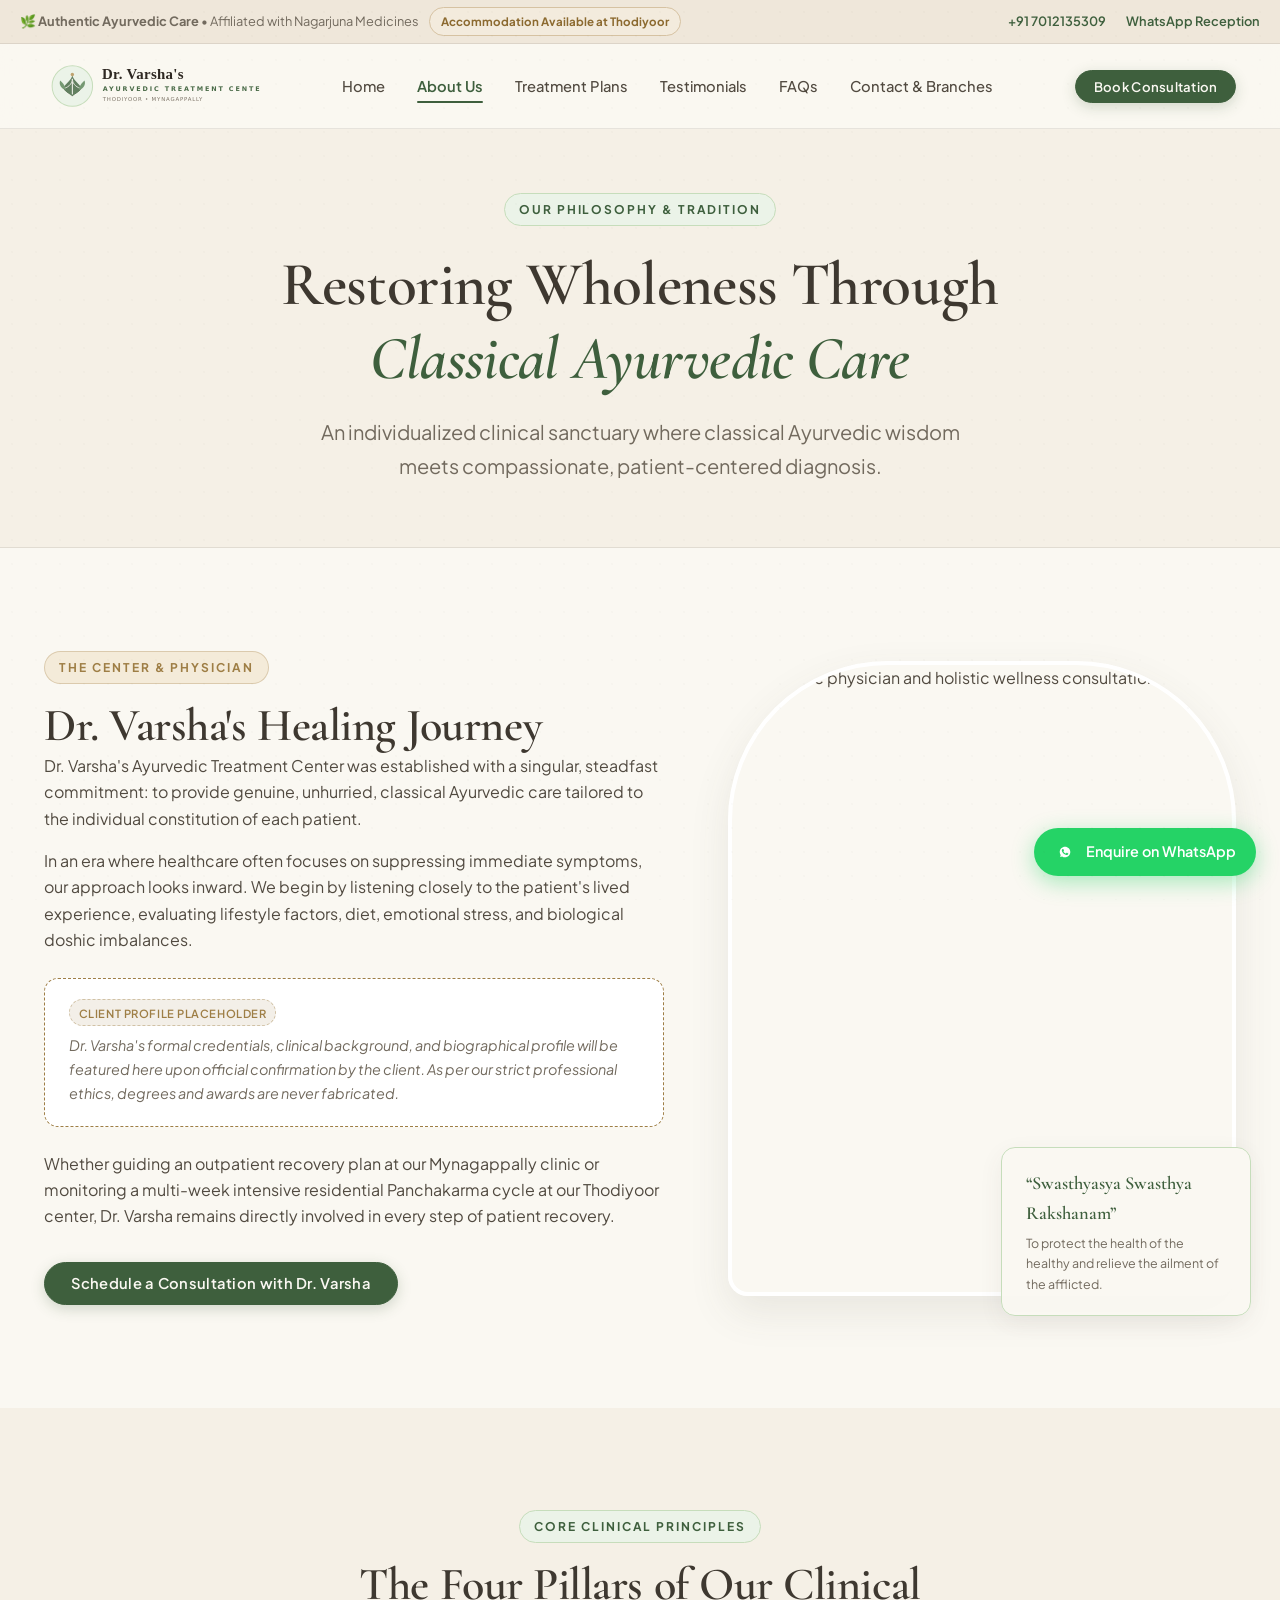
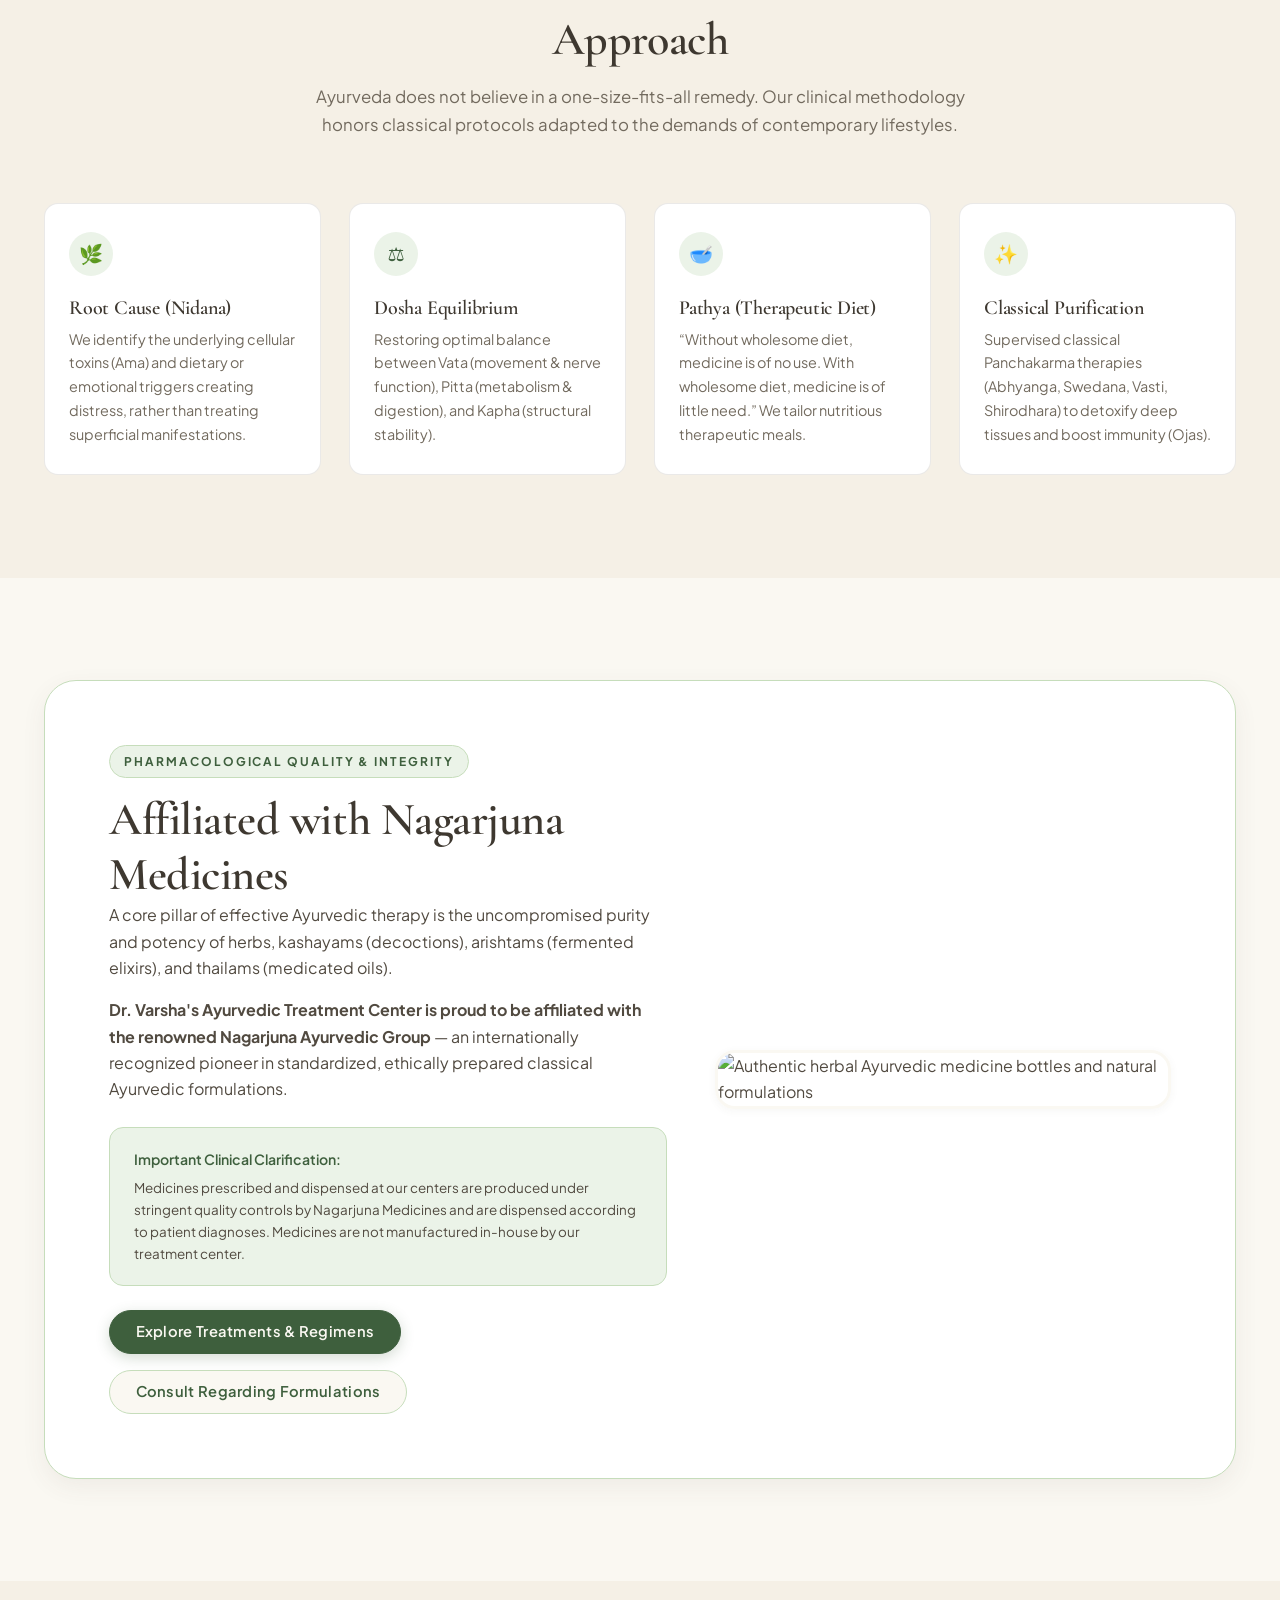
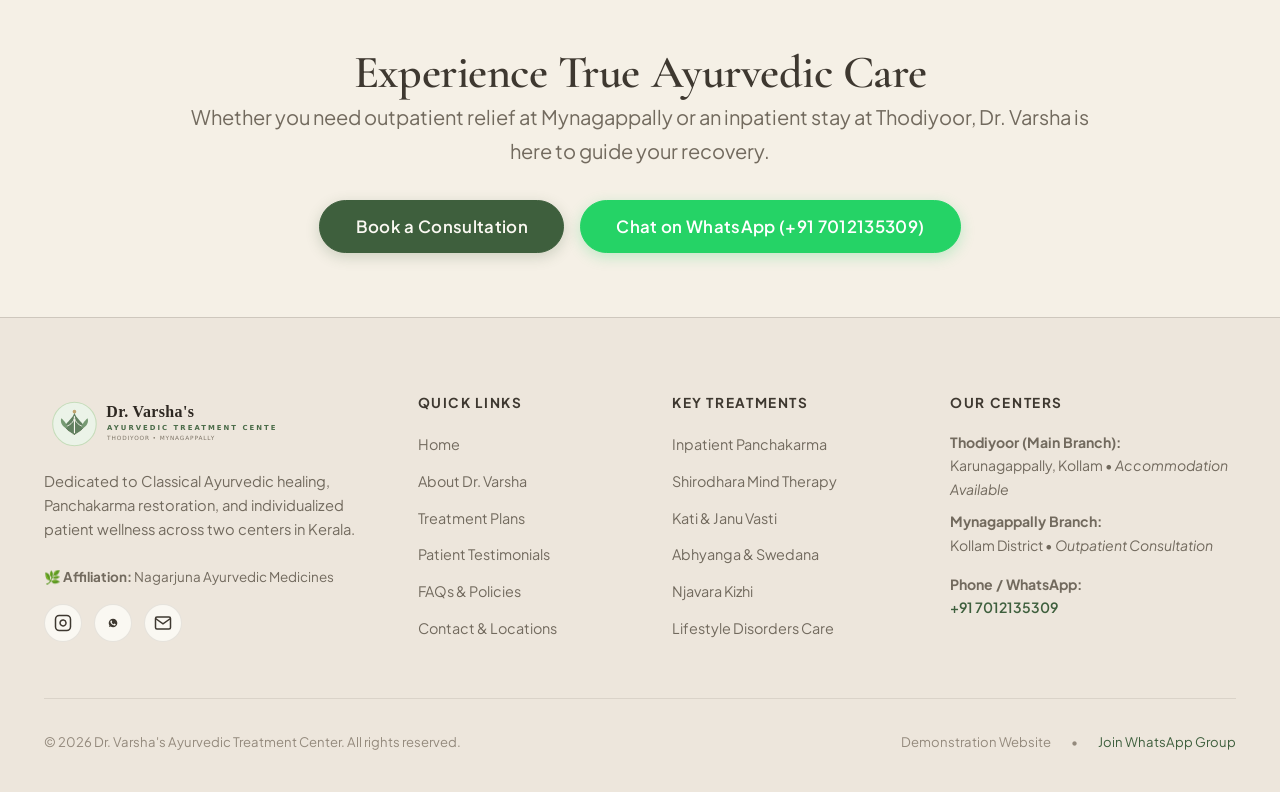
==== about.html @ c25fe2f5 "initial commit" ====
<!DOCTYPE html>
<html lang="en">
<head>
  <meta charset="UTF-8">
  <meta name="viewport" content="width=device-width, initial-scale=1.0">
  <title>About Us | Dr. Varsha's Ayurvedic Treatment Center</title>
  <meta name="description" content="Learn about Dr. Varsha's clinical practice, Ayurvedic healing philosophy, affiliation with Nagarjuna Medicines, and our centers in Thodiyoor and Mynagappally.">
  <link rel="icon" type="image/svg+xml" href="assets/icons/logo.svg">
  
  <!-- Stylesheets -->
  <link rel="stylesheet" href="css/styles.css">
  <link rel="stylesheet" href="css/components.css">
  <link rel="stylesheet" href="css/animations.css">
</head>
<body>

  <!-- ==========================================================================
       Top Notice Bar
       ========================================================================== -->
  <div class="top-notice-bar">
    <div class="top-notice-content">
      <div class="top-notice-text">
        <span>🌿 <strong>Authentic Ayurvedic Care</strong> • Affiliated with Nagarjuna Medicines</span>
        <span class="badge-accommodation">Accommodation Available at Thodiyoor</span>
      </div>
      <div class="top-notice-links">
        <a href="tel:+917012135309" class="top-notice-link">+91 7012135309</a>
        <a href="https://wa.me/917012135309" target="_blank" rel="noopener noreferrer" class="top-notice-link">WhatsApp Reception</a>
      </div>
    </div>
  </div>

  <!-- ==========================================================================
       Header & Navigation
       ========================================================================== -->
  <header class="site-header">
    <div class="nav-container">
      <a href="index.html" class="site-logo" aria-label="Dr. Varsha's Ayurvedic Treatment Center">
        <img src="assets/icons/logo.svg" alt="Dr. Varsha's Ayurvedic Treatment Center Logo" width="280" height="70">
      </a>

      <!-- Desktop Nav -->
      <nav class="nav-desktop" aria-label="Primary Navigation">
        <ul class="nav-menu">
          <li><a href="index.html" class="nav-link">Home</a></li>
          <li><a href="about.html" class="nav-link is-active">About Us</a></li>
          <li><a href="treatments.html" class="nav-link">Treatment Plans</a></li>
          <li><a href="testimonials.html" class="nav-link">Testimonials</a></li>
          <li><a href="faqs.html" class="nav-link">FAQs</a></li>
          <li><a href="contact.html" class="nav-link">Contact & Branches</a></li>
        </ul>
      </nav>

      <!-- Desktop Header Actions -->
      <div class="nav-actions">
        <button type="button" class="btn btn-primary btn-sm" data-action="open-modal">
          Book Consultation
        </button>

        <!-- Mobile Menu Toggle Button -->
        <button type="button" class="mobile-nav-toggle" aria-label="Toggle navigation menu" aria-expanded="false">
          <svg viewBox="0 0 24 24" fill="none" stroke="currentColor" stroke-width="2" stroke-linecap="round">
            <line x1="3" y1="12" x2="21" y2="12"></line>
            <line x1="3" y1="6" x2="21" y2="6"></line>
            <line x1="3" y1="18" x2="21" y2="18"></line>
          </svg>
        </button>
      </div>
    </div>

    <!-- Mobile Drawer -->
    <div class="mobile-nav-drawer" aria-label="Mobile Navigation Drawer">
      <div>
        <div style="margin-bottom: 2rem;">
          <img src="assets/icons/logo.svg" alt="Dr. Varsha's Logo" style="height: 50px;">
        </div>
        <ul class="mobile-nav-list">
          <li><a href="index.html" class="mobile-nav-link">Home</a></li>
          <li><a href="about.html" class="mobile-nav-link is-active">About Us</a></li>
          <li><a href="treatments.html" class="mobile-nav-link">Treatment Plans</a></li>
          <li><a href="testimonials.html" class="mobile-nav-link">Testimonials</a></li>
          <li><a href="faqs.html" class="mobile-nav-link">FAQs</a></li>
          <li><a href="contact.html" class="mobile-nav-link">Contact & Branches</a></li>
        </ul>
      </div>
      <div>
        <button type="button" class="btn btn-primary btn-block" style="margin-bottom: 0.75rem;" data-action="open-modal">
          Book Consultation
        </button>
        <a href="https://wa.me/917012135309" target="_blank" rel="noopener noreferrer" class="btn btn-whatsapp btn-block">
          WhatsApp Reception
        </a>
      </div>
    </div>
  </header>

  <main id="mainContent">

    <!-- ==========================================================================
         About Hero Header
         ========================================================================== -->
    <section class="section-sm bg-warm-beige" style="border-bottom: 1px solid var(--border-subtle);">
      <div class="container text-center">
        <span class="eyebrow">Our Philosophy & Tradition</span>
        <h1 style="max-width: 820px; margin: 0.5rem auto 1.25rem auto;">
          Restoring Wholeness Through <br>
          <span class="italic" style="color:var(--brand-primary);">Classical Ayurvedic Care</span>
        </h1>
        <p class="text-lead" style="max-width: 680px; margin: 0 auto;">
          An individualized clinical sanctuary where classical Ayurvedic wisdom meets compassionate, patient-centered diagnosis.
        </p>
      </div>
    </section>

    <!-- ==========================================================================
         Doctor & Center Story
         ========================================================================== -->
    <section class="section bg-ivory">
      <div class="container">
        <div style="display: grid; grid-template-columns: 1.1fr 0.9fr; gap: clamp(2rem, 5vw, 4.5rem); align-items: center;">
          
          <div class="reveal-on-scroll">
            <span class="eyebrow eyebrow-gold">The Center & Physician</span>
            <h2>Dr. Varsha's Healing Journey</h2>
            
            <p>
              Dr. Varsha's Ayurvedic Treatment Center was established with a singular, steadfast commitment: to provide genuine, unhurried, classical Ayurvedic care tailored to the individual constitution of each patient.
            </p>
            <p>
              In an era where healthcare often focuses on suppressing immediate symptoms, our approach looks inward. We begin by listening closely to the patient's lived experience, evaluating lifestyle factors, diet, emotional stress, and biological doshic imbalances.
            </p>

            <div style="background: var(--bg-pure); border: 1px dashed var(--brand-gold); padding: 1.25rem 1.5rem; border-radius: var(--radius-md); margin: 1.5rem 0;">
              <div class="badge-placeholder" style="margin-bottom: 0.5rem;">Client Profile Placeholder</div>
              <p style="font-size: 0.9rem; color: var(--text-muted); margin: 0;">
                <em>Dr. Varsha's formal credentials, clinical background, and biographical profile will be featured here upon official confirmation by the client. As per our strict professional ethics, degrees and awards are never fabricated.</em>
              </p>
            </div>

            <p>
              Whether guiding an outpatient recovery plan at our Mynagappally clinic or monitoring a multi-week intensive residential Panchakarma cycle at our Thodiyoor center, Dr. Varsha remains directly involved in every step of patient recovery.
            </p>

            <div style="margin-top: 2rem;">
              <button type="button" class="btn btn-primary" data-action="open-modal">
                Schedule a Consultation with Dr. Varsha
              </button>
            </div>
          </div>

          <div class="reveal-on-scroll">
            <div style="position: relative;">
              <div style="border-radius: 160px 160px var(--radius-lg) var(--radius-lg); overflow: hidden; box-shadow: var(--shadow-lg); border: 4px solid var(--bg-pure); aspect-ratio: 4/5;">
                <img src="https://images.unsplash.com/photo-1544367567-0f2fcb009e0b?auto=format&fit=crop&w=1000&q=80" 
                     alt="Ayurvedic physician and holistic wellness consultation" 
                     loading="lazy" />
              </div>
              
              <div style="position: absolute; bottom: -20px; right: -15px; background: rgba(250, 248, 242, 0.96); border: 1px solid var(--border-sage); padding: 1.25rem 1.5rem; border-radius: var(--radius-md); box-shadow: var(--shadow-md); max-width: 250px;">
                <p style="font-family: var(--font-serif); font-size: 1.15rem; color: var(--brand-primary); font-weight: 600; margin-bottom: 0.25rem;">
                  “Swasthyasya Swasthya Rakshanam”
                </p>
                <p style="font-size: 0.78rem; color: var(--text-muted); margin: 0;">
                  To protect the health of the healthy and relieve the ailment of the afflicted.
                </p>
              </div>
            </div>
          </div>

        </div>
      </div>
    </section>

    <!-- ==========================================================================
         Treatment Philosophy: 4 Pillars of Ayurvedic Care
         ========================================================================== -->
    <section class="section bg-warm-beige">
      <div class="container">
        <div class="section-header">
          <span class="eyebrow">Core Clinical Principles</span>
          <h2 class="section-title">The Four Pillars of Our Clinical Approach</h2>
          <p class="section-description">
            Ayurveda does not believe in a one-size-fits-all remedy. Our clinical methodology honors classical protocols adapted to the demands of contemporary lifestyles.
          </p>
        </div>

        <div style="display: grid; grid-template-columns: repeat(auto-fit, minmax(260px, 1fr)); gap: 1.75rem;" class="reveal-stagger">
          
          <div class="care-step-card">
            <div style="width: 44px; height: 44px; border-radius: 50%; background: var(--bg-sage-light); color: var(--brand-primary); display: flex; align-items: center; justify-content: center; font-size: 1.2rem; margin-bottom: 1.25rem;">
              🌿
            </div>
            <h3 style="font-size: 1.25rem; margin-bottom: 0.5rem;">Root Cause (Nidana)</h3>
            <p style="font-size: 0.9rem; color: var(--text-muted);">
              We identify the underlying cellular toxins (Ama) and dietary or emotional triggers creating distress, rather than treating superficial manifestations.
            </p>
          </div>

          <div class="care-step-card">
            <div style="width: 44px; height: 44px; border-radius: 50%; background: var(--bg-sage-light); color: var(--brand-primary); display: flex; align-items: center; justify-content: center; font-size: 1.2rem; margin-bottom: 1.25rem;">
              ⚖️
            </div>
            <h3 style="font-size: 1.25rem; margin-bottom: 0.5rem;">Dosha Equilibrium</h3>
            <p style="font-size: 0.9rem; color: var(--text-muted);">
              Restoring optimal balance between Vata (movement & nerve function), Pitta (metabolism & digestion), and Kapha (structural stability).
            </p>
          </div>

          <div class="care-step-card">
            <div style="width: 44px; height: 44px; border-radius: 50%; background: var(--bg-sage-light); color: var(--brand-primary); display: flex; align-items: center; justify-content: center; font-size: 1.2rem; margin-bottom: 1.25rem;">
              🥣
            </div>
            <h3 style="font-size: 1.25rem; margin-bottom: 0.5rem;">Pathya (Therapeutic Diet)</h3>
            <p style="font-size: 0.9rem; color: var(--text-muted);">
              “Without wholesome diet, medicine is of no use. With wholesome diet, medicine is of little need.” We tailor nutritious therapeutic meals.
            </p>
          </div>

          <div class="care-step-card">
            <div style="width: 44px; height: 44px; border-radius: 50%; background: var(--bg-sage-light); color: var(--brand-primary); display: flex; align-items: center; justify-content: center; font-size: 1.2rem; margin-bottom: 1.25rem;">
              ✨
            </div>
            <h3 style="font-size: 1.25rem; margin-bottom: 0.5rem;">Classical Purification</h3>
            <p style="font-size: 0.9rem; color: var(--text-muted);">
              Supervised classical Panchakarma therapies (Abhyanga, Swedana, Vasti, Shirodhara) to detoxify deep tissues and boost immunity (Ojas).
            </p>
          </div>

        </div>
      </div>
    </section>

    <!-- ==========================================================================
         Affiliation with Nagarjuna Medicines
         ========================================================================== -->
    <section class="section bg-ivory">
      <div class="container">
        <div style="background: var(--bg-pure); border: 1px solid var(--border-sage); border-radius: var(--radius-xl); padding: clamp(2rem, 5vw, 4rem); box-shadow: var(--shadow-md);">
          <div style="display: grid; grid-template-columns: 1.1fr 0.9fr; gap: 3rem; align-items: center;">
            
            <div class="reveal-on-scroll">
              <span class="eyebrow">Pharmacological Quality & Integrity</span>
              <h2>Affiliated with Nagarjuna Medicines</h2>
              <p>
                A core pillar of effective Ayurvedic therapy is the uncompromised purity and potency of herbs, kashayams (decoctions), arishtams (fermented elixirs), and thailams (medicated oils).
              </p>
              <p>
                <strong>Dr. Varsha's Ayurvedic Treatment Center is proud to be affiliated with the renowned Nagarjuna Ayurvedic Group</strong> — an internationally recognized pioneer in standardized, ethically prepared classical Ayurvedic formulations.
              </p>

              <div style="background: var(--bg-sage-light); padding: 1.25rem 1.5rem; border-radius: var(--radius-md); border: 1px solid var(--border-sage); margin: 1.5rem 0;">
                <p style="font-size: 0.88rem; color: var(--brand-primary); font-weight: 600; margin-bottom: 0.35rem;">
                  Important Clinical Clarification:
                </p>
                <p style="font-size: 0.84rem; color: var(--text-body); margin: 0;">
                  Medicines prescribed and dispensed at our centers are produced under stringent quality controls by Nagarjuna Medicines and are dispensed according to patient diagnoses. Medicines are not manufactured in-house by our treatment center.
                </p>
              </div>

              <div class="flex gap-2 flex-wrap">
                <a href="treatments.html" class="btn btn-primary">
                  Explore Treatments & Regimens
                </a>
                <button type="button" class="btn btn-secondary" onclick="openBookingModal({ concern: 'Medicine Enquiry & Consultation' })">
                  Consult Regarding Formulations
                </button>
              </div>
            </div>

            <div class="reveal-on-scroll">
              <div style="border-radius: var(--radius-lg); overflow: hidden; box-shadow: var(--shadow-sm); border: 3px solid var(--bg-ivory);">
                <img src="https://images.unsplash.com/photo-1471864190281-a93a3070b6de?auto=format&fit=crop&w=800&q=80" 
                     alt="Authentic herbal Ayurvedic medicine bottles and natural formulations" 
                     loading="lazy" />
              </div>
            </div>

          </div>
        </div>
      </div>
    </section>

    <!-- ==========================================================================
         CTA Banner
         ========================================================================== -->
    <section class="section-sm bg-warm-beige text-center">
      <div class="container-narrow">
        <h2>Experience True Ayurvedic Care</h2>
        <p class="text-lead" style="margin-bottom: 2rem;">
          Whether you need outpatient relief at Mynagappally or an inpatient stay at Thodiyoor, Dr. Varsha is here to guide your recovery.
        </p>
        <div class="flex justify-center gap-2 flex-wrap">
          <button type="button" class="btn btn-primary btn-lg" data-action="open-modal">
            Book a Consultation
          </button>
          <a href="https://wa.me/917012135309" target="_blank" rel="noopener noreferrer" class="btn btn-whatsapp btn-lg">
            Chat on WhatsApp (+91 7012135309)
          </a>
        </div>
      </div>
    </section>

  </main>

  <!-- ==========================================================================
       Consultation Booking Modal ("Start Your Ayurvedic Care" Pop-up)
       ========================================================================== -->
  <div class="modal-backdrop" id="consultationModal" role="dialog" aria-modal="true" aria-labelledby="modalTitle">
    <div class="modal-dialog">
      <div class="modal-header">
        <button type="button" class="modal-close-btn" onclick="closeBookingModal()" aria-label="Close booking modal">✕</button>
        <span class="eyebrow" style="margin-bottom:0.4rem;">Start Your Ayurvedic Care</span>
        <h3 id="modalTitle" style="font-size:1.65rem; color:var(--text-main);">Book an Ayurvedic Consultation</h3>
        <p style="font-size:0.88rem; color:var(--text-muted); margin-bottom:0;">
          Fill out the details below. Our care team will connect with you via WhatsApp to confirm the appointment.
        </p>
      </div>

      <div class="modal-body">
        <form id="bookingForm" novalidate>
          <div class="form-group">
            <label for="modalName" class="form-label">Full Name *</label>
            <input type="text" id="modalName" class="form-input" placeholder="e.g. Ramesh Kumar" required>
            <div class="form-error">Please enter your full name.</div>
          </div>

          <div class="form-group">
            <label for="modalPhone" class="form-label">WhatsApp Contact Number *</label>
            <input type="tel" id="modalPhone" class="form-input" placeholder="e.g. 9876543210" required>
            <div class="form-error">Please enter a valid 10-digit phone number.</div>
          </div>

          <div class="form-group">
            <label for="modalBranch" class="form-label">Consultation Mode & Location *</label>
            <select id="modalBranch" class="form-select" required>
              <option value="">-- Select Preferred Mode --</option>
              <option value="Online Video / Phone Consultation">Online Video / Phone Consultation</option>
              <option value="Thodiyoor Main Branch (Inpatient Stay Available)">Thodiyoor Main Branch (Inpatient Stay Available)</option>
              <option value="Mynagappally Branch (Outpatient Clinic)">Mynagappally Branch (Outpatient Clinic)</option>
            </select>
            <div class="form-error">Please select your consultation mode.</div>
          </div>

          <div class="form-group">
            <label for="modalConcern" class="form-label">Health Concern / Treatment Desired</label>
            <input type="text" id="modalConcern" class="form-input" placeholder="e.g. Chronic back pain, Shirodhara, Panchakarma detox">
          </div>

          <div class="form-group">
            <label for="modalTiming" class="form-label">Preferred Date or Time (Optional)</label>
            <input type="text" id="modalTiming" class="form-input" placeholder="e.g. Tomorrow morning, Weekend slot">
          </div>

          <button type="submit" class="btn btn-primary btn-block btn-lg" style="margin-top:1.5rem;">
            <span>Send Enquiry on WhatsApp</span>
            <svg viewBox="0 0 24 24" fill="currentColor">
              <path d="M12.031 6.172c-3.181 0-5.767 2.586-5.768 5.766-.001 1.298.38 2.27 1.019 3.287l-.582 2.128 2.182-.573c.978.58 1.911.928 3.145.929 3.178 0 5.767-2.587 5.768-5.766.001-3.187-2.575-5.77-5.764-5.771zm3.392 8.244c-.144.405-.837.774-1.17.824-.299.045-.677.063-1.092-.069-.252-.08-.575-.187-.988-.365-1.739-.751-2.874-2.502-2.961-2.617-.087-.116-.708-.94-.708-1.793s.448-1.273.607-1.446c.159-.173.346-.217.462-.217l.332.007c.106.005.249-.04.39.299.144.347.491 1.199.534 1.286.043.087.072.188.014.304-.058.116-.087.188-.173.289l-.26.302c-.087.087-.179.182-.077.357.101.174.45 0.742.966 1.201.666.592 1.228.776 1.401.863.173.087.275.072.376-.043.101-.116.433-.506.549-.679.116-.173.231-.144.39-.087s1.011.477 1.184.564c.173.087.289.13.332.202.043.073.043.419-.101.824z"/>
            </svg>
          </button>

          <p class="text-center" style="font-size:0.78rem; color:var(--text-light); margin-top:0.85rem;">
            * Submitting opens WhatsApp directly with your pre-filled details to chat with our clinic coordinator.
          </p>
        </form>
      </div>
    </div>
  </div>

  <!-- Floating Quick-Action Elements -->
  <div class="floating-actions" id="floatingActions">
    <a href="https://wa.me/917012135309" target="_blank" rel="noopener noreferrer" class="floating-whatsapp-btn" aria-label="Chat on WhatsApp">
      <svg viewBox="0 0 24 24" fill="currentColor">
        <path d="M12.031 6.172c-3.181 0-5.767 2.586-5.768 5.766-.001 1.298.38 2.27 1.019 3.287l-.582 2.128 2.182-.573c.978.58 1.911.928 3.145.929 3.178 0 5.767-2.587 5.768-5.766.001-3.187-2.575-5.77-5.764-5.771zm3.392 8.244c-.144.405-.837.774-1.17.824-.299.045-.677.063-1.092-.069-.252-.08-.575-.187-.988-.365-1.739-.751-2.874-2.502-2.961-2.617-.087-.116-.708-.94-.708-1.793s.448-1.273.607-1.446c.159-.173.346-.217.462-.217l.332.007c.106.005.249-.04.39.299.144.347.491 1.199.534 1.286.043.087.072.188.014.304-.058.116-.087.188-.173.289l-.26.302c-.087.087-.179.182-.077.357.101.174.45 0.742.966 1.201.666.592 1.228.776 1.401.863.173.087.275.072.376-.043.101-.116.433-.506.549-.679.116-.173.231-.144.39-.087s1.011.477 1.184.564c.173.087.289.13.332.202.043.073.043.419-.101.824z"/>
      </svg>
      <span>Enquire on WhatsApp</span>
    </a>
  </div>

  <!-- Site Footer -->
  <footer class="site-footer">
    <div class="container">
      <div class="footer-grid">
        <div class="footer-brand">
          <img src="assets/icons/logo.svg" alt="Dr. Varsha's Ayurvedic Treatment Center" style="height: 58px; margin-bottom: 0.5rem;">
          <p>Dedicated to Classical Ayurvedic healing, Panchakarma restoration, and individualized patient wellness across two centers in Kerala.</p>
          <div style="font-size: 0.84rem; color: var(--text-muted); margin-bottom: 1rem;">🌿 <strong>Affiliation:</strong> Nagarjuna Ayurvedic Medicines</div>
          <div class="footer-social-links">
            <a href="https://www.instagram.com/dr.varshasayurveda?stkn=ZWZyY3dxa2pwbnh2" target="_blank" rel="noopener noreferrer" class="social-icon-btn" aria-label="Instagram">
              <svg width="18" height="18" viewBox="0 0 24 24" fill="none" stroke="currentColor" stroke-width="2"><rect x="2" y="2" width="20" height="20" rx="5" ry="5"></rect><path d="M16 11.37A4 4 0 1 1 12.63 8 4 4 0 0 1 16 11.37z"></path><line x1="17.5" y1="6.5" x2="17.51" y2="6.5"></line></svg>
            </a>
            <a href="https://chat.whatsapp.com/DfDYIsvoGz2IZXqtNwjoV4?s=sw&p=a&mlu=4&ilr=4" target="_blank" rel="noopener noreferrer" class="social-icon-btn" aria-label="WhatsApp Community">
              <svg width="18" height="18" viewBox="0 0 24 24" fill="currentColor"><path d="M12.031 6.172c-3.181 0-5.767 2.586-5.768 5.766-.001 1.298.38 2.27 1.019 3.287l-.582 2.128 2.182-.573c.978.58 1.911.928 3.145.929 3.178 0 5.767-2.587 5.768-5.766.001-3.187-2.575-5.77-5.764-5.771zm3.392 8.244c-.144.405-.837.774-1.17.824-.299.045-.677.063-1.092-.069-.252-.08-.575-.187-.988-.365-1.739-.751-2.874-2.502-2.961-2.617-.087-.116-.708-.94-.708-1.793s.448-1.273.607-1.446c.159-.173.346-.217.462-.217l.332.007c.106.005.249-.04.39.299.144.347.491 1.199.534 1.286.043.087.072.188.014.304-.058.116-.087.188-.173.289l-.26.302c-.087.087-.179.182-.077.357.101.174.45 0.742.966 1.201.666.592 1.228.776 1.401.863.173.087.275.072.376-.043.101-.116.433-.506.549-.679.116-.173.231-.144.39-.087s1.011.477 1.184.564c.173.087.289.13.332.202.043.073.043.419-.101.824z"/></svg>
            </a>
            <a href="mailto:drvarshasayurveda@gmail.com" class="social-icon-btn" aria-label="Email">
              <svg width="18" height="18" viewBox="0 0 24 24" fill="none" stroke="currentColor" stroke-width="2"><path d="M4 4h16c1.1 0 2 .9 2 2v12c0 1.1-.9 2-2 2H4c-1.1 0-2-.9-2-2V6c0-1.1.9-2 2-2z"></path><polyline points="22,6 12,13 2,6"></polyline></svg>
            </a>
          </div>
        </div>

        <div>
          <h4 class="footer-heading">Quick Links</h4>
          <ul class="footer-links">
            <li><a href="index.html" class="footer-link">Home</a></li>
            <li><a href="about.html" class="footer-link">About Dr. Varsha</a></li>
            <li><a href="treatments.html" class="footer-link">Treatment Plans</a></li>
            <li><a href="testimonials.html" class="footer-link">Patient Testimonials</a></li>
            <li><a href="faqs.html" class="footer-link">FAQs & Policies</a></li>
            <li><a href="contact.html" class="footer-link">Contact & Locations</a></li>
          </ul>
        </div>

        <div>
          <h4 class="footer-heading">Key Treatments</h4>
          <ul class="footer-links">
            <li><a href="treatments.html" class="footer-link">Inpatient Panchakarma</a></li>
            <li><a href="treatments.html" class="footer-link">Shirodhara Mind Therapy</a></li>
            <li><a href="treatments.html" class="footer-link">Kati & Janu Vasti</a></li>
            <li><a href="treatments.html" class="footer-link">Abhyanga & Swedana</a></li>
            <li><a href="treatments.html" class="footer-link">Njavara Kizhi</a></li>
            <li><a href="treatments.html" class="footer-link">Lifestyle Disorders Care</a></li>
          </ul>
        </div>

        <div>
          <h4 class="footer-heading">Our Centers</h4>
          <p style="font-size:0.88rem; color:var(--text-muted); margin-bottom:0.6rem;">
            <strong>Thodiyoor (Main Branch):</strong><br>Karunagappally, Kollam • <em>Accommodation Available</em>
          </p>
          <p style="font-size:0.88rem; color:var(--text-muted); margin-bottom:1rem;">
            <strong>Mynagappally Branch:</strong><br>Kollam District • <em>Outpatient Consultation</em>
          </p>
          <p style="font-size:0.88rem; color:var(--text-muted);">
            <strong>Phone / WhatsApp:</strong><br><a href="tel:+917012135309" style="color:var(--brand-primary); font-weight:600;">+91 7012135309</a>
          </p>
        </div>
      </div>

      <div class="footer-bottom">
        <div>&copy; 2026 Dr. Varsha's Ayurvedic Treatment Center. All rights reserved.</div>
        <div style="display:flex; gap:1.25rem;">
          <span>Demonstration Website</span><span>•</span>
          <a href="https://chat.whatsapp.com/DfDYIsvoGz2IZXqtNwjoV4?s=sw&p=a&mlu=4&ilr=4" target="_blank" rel="noopener noreferrer" style="color:var(--brand-primary);">Join WhatsApp Group</a>
        </div>
      </div>
    </div>
  </footer>

  <!-- Scripts -->
  <script src="js/treatments-data.js"></script>
  <script src="js/whatsapp-booking.js"></script>
  <script src="js/main.js"></script>
</body>
</html>
---- css/styles.css ----
/* ==========================================================================
   DR. VARSHA'S AYURVEDIC TREATMENT CENTER
   Core Design System, Tokens, Typography & Layout
   ========================================================================== */

@import url('https://fonts.googleapis.com/css2?family=Cormorant+Garamond:ital,wght@0,400;0,500;0,600;0,700;1,400;1,600&family=Plus+Jakarta+Sans:wght@300;400;500;600;700&display=swap');

:root {
  /* ==========================================================================
     Color Palette (Beige & Light Sage System - Logo Compatible)
     ========================================================================== */
  /* Backgrounds */
  --bg-warm-beige: #F5F0E6;      /* Primary soft canvas */
  --bg-ivory: #FAF8F2;           /* Soft card & section highlight */
  --bg-pure: #FFFFFF;            /* Pure white contrast for cards */
  --bg-sage-light: #EBF3E8;      /* Delicate herbal tint */
  --bg-sage: #DCE9D5;            /* Calming light sage */
  --bg-botanical-soft: #C6DDBB;  /* Soft botanical green */
  --bg-taupe-light: #ECE5DA;     /* Warmer contrast section */

  /* Brand Accents & Greens (Refined & balanced, avoiding dark-green heavy) */
  --brand-primary: #3E5F3D;       /* Refined botanical green - accessible */
  --brand-primary-hover: #324D31;
  --brand-sage: #5A7C59;         /* Mid sage green */
  --brand-light-sage: #DCE9D5;
  --brand-botanical: #C6DDBB;
  --brand-gold: #9E7E45;         /* Ayurvedic brass/gold highlight */
  --brand-gold-soft: #F4EBD9;

  /* Typography Colors */
  --text-main: #3E3830;          /* Warm charcoal-brown for high readability */
  --text-body: #514A40;          /* Warm charcoal-brown body text */
  --text-muted: #726A5E;         /* Secondary descriptive text */
  --text-light: #948A7D;         /* Muted caption text */
  --text-on-accent: #FAF8F2;     /* Crisp ivory on dark/green buttons */

  /* Borders & Dividers */
  --border-subtle: rgba(81, 74, 64, 0.12);
  --border-medium: rgba(81, 74, 64, 0.2);
  --border-sage: #C6DDBB;
  --border-sage-subtle: rgba(74, 107, 72, 0.2);

  /* Shadows & Elevation */
  --shadow-sm: 0 2px 8px rgba(81, 74, 64, 0.05);
  --shadow-md: 0 8px 24px rgba(81, 74, 64, 0.07);
  --shadow-lg: 0 16px 40px rgba(81, 74, 64, 0.1);
  --shadow-float: 0 20px 50px rgba(81, 74, 64, 0.14);

  /* Radius */
  --radius-sm: 8px;
  --radius-md: 14px;
  --radius-lg: 20px;
  --radius-xl: 32px;
  --radius-pill: 9999px;

  /* Typography */
  --font-serif: 'Cormorant Garamond', Georgia, 'Times New Roman', serif;
  --font-sans: 'Plus Jakarta Sans', system-ui, -apple-system, BlinkMacSystemFont, 'Segoe UI', Roboto, sans-serif;

  /* Transitions */
  --transition-fast: all 0.2s ease;
  --transition-smooth: all 0.35s cubic-bezier(0.16, 1, 0.3, 1);
  --transition-slow: all 0.6s cubic-bezier(0.16, 1, 0.3, 1);

  /* Layout */
  --container-max: 1240px;
  --container-narrow: 980px;
}

/* ==========================================================================
   CSS Reset & Base
   ========================================================================== */
*, *::before, *::after {
  box-sizing: border-box;
  margin: 0;
  padding: 0;
}

html, body {
  overflow-x: hidden;
  max-width: 100%;
}

html {
  font-size: 16px;
  scroll-behavior: smooth;
  -webkit-font-smoothing: antialiased;
  -moz-osx-font-smoothing: grayscale;
}

body {
  font-family: var(--font-sans);
  background-color: var(--bg-warm-beige);
  color: var(--text-body);
  line-height: 1.65;
  font-size: 1rem;
  position: relative;
  min-height: 100vh;
}

/* Texture/Grain overlay effect */
body::before {
  content: "";
  position: fixed;
  inset: 0;
  background-image: radial-gradient(rgba(81, 74, 64, 0.02) 1px, transparent 1px);
  background-size: 24px 24px;
  pointer-events: none;
  z-index: 999;
}

img, svg, picture {
  display: block;
  max-width: 100%;
  height: auto;
}

a {
  color: inherit;
  text-decoration: none;
  transition: var(--transition-fast);
}

button, input, select, textarea {
  font: inherit;
}

button {
  cursor: pointer;
  border: none;
  background: none;
}

/* ==========================================================================
   Typography Hierarchy
   ========================================================================== */
h1, h2, h3, h4, h5, h6 {
  font-family: var(--font-serif);
  color: var(--text-main);
  font-weight: 600;
  line-height: 1.2;
  letter-spacing: -0.01em;
}

h1 {
  font-size: clamp(1.9rem, 4.8vw, 4rem);
  font-weight: 600;
  overflow-wrap: break-word;
}

h2 {
  font-size: clamp(1.65rem, 3.6vw, 3rem);
  font-weight: 600;
  overflow-wrap: break-word;
}

h3 {
  font-size: clamp(1.4rem, 2.8vw, 2rem);
  font-weight: 600;
}

h4 {
  font-size: clamp(1.2rem, 2.2vw, 1.5rem);
  font-weight: 500;
}

p {
  margin-bottom: 1rem;
  color: var(--text-body);
}

p:last-child {
  margin-bottom: 0;
}

.text-lead {
  font-size: clamp(1.05rem, 1.8vw, 1.25rem);
  line-height: 1.7;
  color: var(--text-muted);
}

.eyebrow {
  display: inline-flex;
  align-items: center;
  gap: 0.5rem;
  font-family: var(--font-sans);
  font-size: 0.75rem;
  font-weight: 700;
  letter-spacing: 0.16em;
  text-transform: uppercase;
  color: var(--brand-primary);
  margin-bottom: 0.85rem;
  background: var(--bg-sage-light);
  padding: 0.35rem 0.9rem;
  border-radius: var(--radius-pill);
  border: 1px solid var(--border-sage);
}

.eyebrow-icon {
  width: 12px;
  height: 12px;
  fill: currentColor;
}

.eyebrow-gold {
  background: var(--brand-gold-soft);
  color: var(--brand-gold);
  border-color: rgba(158, 126, 69, 0.3);
}

/* ==========================================================================
   Layout Containers
   ========================================================================== */
.container {
  width: 100%;
  max-width: var(--container-max);
  margin-left: auto;
  margin-right: auto;
  padding-left: 1.5rem;
  padding-right: 1.5rem;
}

.container-narrow {
  width: 100%;
  max-width: var(--container-narrow);
  margin-left: auto;
  margin-right: auto;
  padding-left: 1.5rem;
  padding-right: 1.5rem;
}

@media (max-width: 768px) {
  .container, .container-narrow {
    padding-left: 1.15rem;
    padding-right: 1.15rem;
  }
}

.section {
  padding-top: clamp(4rem, 8vw, 7.5rem);
  padding-bottom: clamp(4rem, 8vw, 7.5rem);
  position: relative;
}

.section-sm {
  padding-top: clamp(2.5rem, 5vw, 4.5rem);
  padding-bottom: clamp(2.5rem, 5vw, 4.5rem);
}

.section-header {
  text-align: center;
  max-width: 680px;
  margin: 0 auto clamp(2.5rem, 5vw, 4rem) auto;
}

.section-header.text-left {
  text-align: left;
  margin-left: 0;
}

.section-title {
  margin-bottom: 1rem;
}

.section-description {
  color: var(--text-muted);
  font-size: 1.05rem;
  line-height: 1.65;
}

/* Section Background Variations */
.bg-warm-beige {
  background-color: var(--bg-warm-beige);
}

.bg-ivory {
  background-color: var(--bg-ivory);
}

.bg-sage-tint {
  background-color: var(--bg-sage-light);
}

.bg-taupe-tint {
  background-color: var(--bg-taupe-light);
}

/* ==========================================================================
   Utility Classes
   ========================================================================== */
.text-center { text-align: center; }
.text-left { text-align: left; }
.text-right { text-align: right; }

.font-serif { font-family: var(--font-serif); }
.font-sans { font-family: var(--font-sans); }

.italic { font-style: italic; }

.flex { display: flex; }
.inline-flex { display: inline-flex; }
.items-center { align-items: center; }
.justify-between { justify-content: space-between; }
.justify-center { justify-content: center; }
.flex-col { flex-direction: column; }
.flex-wrap { flex-wrap: wrap; }
.gap-1 { gap: 0.5rem; }
.gap-2 { gap: 1rem; }
.gap-3 { gap: 1.5rem; }
.gap-4 { gap: 2rem; }

.grid { display: grid; }

.relative { position: relative; }
.overflow-hidden { overflow: hidden; }

/* Demo & Placeholder Badges */
.badge-placeholder {
  display: inline-flex;
  align-items: center;
  gap: 0.35rem;
  font-size: 0.7rem;
  font-weight: 600;
  text-transform: uppercase;
  letter-spacing: 0.05em;
  padding: 0.2rem 0.55rem;
  border-radius: var(--radius-pill);
  background: rgba(158, 126, 69, 0.12);
  color: var(--brand-gold);
  border: 1px dashed rgba(158, 126, 69, 0.4);
}

.badge-branch-thodiyoor {
  display: inline-flex;
  align-items: center;
  gap: 0.35rem;
  font-size: 0.72rem;
  font-weight: 600;
  padding: 0.25rem 0.65rem;
  border-radius: var(--radius-pill);
  background: var(--bg-sage-light);
  color: var(--brand-primary);
  border: 1px solid var(--border-sage);
}

.badge-branch-mynagappally {
  display: inline-flex;
  align-items: center;
  gap: 0.35rem;
  font-size: 0.72rem;
  font-weight: 600;
  padding: 0.25rem 0.65rem;
  border-radius: var(--radius-pill);
  background: #EAE6DF;
  color: var(--text-body);
  border: 1px solid rgba(81, 74, 64, 0.15);
}

.badge-accommodation {
  display: inline-flex;
  align-items: center;
  gap: 0.35rem;
  font-size: 0.72rem;
  font-weight: 700;
  padding: 0.25rem 0.7rem;
  border-radius: var(--radius-pill);
  background: #F3EBDD;
  color: #8C6A30;
  border: 1px solid #D6C2A2;
}

/* Accessible Screen Reader Only */
.sr-only {
  position: absolute;
  width: 1px;
  height: 1px;
  padding: 0;
  margin: -1px;
  overflow: hidden;
  clip: rect(0, 0, 0, 0);
  white-space: nowrap;
  border-width: 0;
}
---- css/components.css ----
/* ==========================================================================
   DR. VARSHA'S AYURVEDIC TREATMENT CENTER
   Components: Navigation, Buttons, Cards, Modals, Forms & Footer
   ========================================================================== */

/* ==========================================================================
   Top Announcement Bar
   ========================================================================== */
.top-notice-bar {
  background-color: #EFE7DA;
  color: var(--text-muted);
  font-size: 0.8rem;
  padding: 0.45rem 1rem;
  border-bottom: 1px solid var(--border-subtle);
  position: relative;
  z-index: 101;
}

.top-notice-content {
  display: flex;
  align-items: center;
  justify-content: space-between;
  gap: 1rem;
  max-width: var(--container-max);
  margin: 0 auto;
}

.top-notice-text {
  display: flex;
  align-items: center;
  gap: 0.6rem;
  flex-wrap: wrap;
}

.top-notice-links {
  display: flex;
  align-items: center;
  gap: 1.25rem;
}

.top-notice-link {
  display: inline-flex;
  align-items: center;
  gap: 0.35rem;
  color: var(--brand-primary);
  font-weight: 600;
  transition: var(--transition-fast);
}

.top-notice-link:hover {
  color: var(--brand-primary-hover);
  text-decoration: underline;
}

/* ==========================================================================
   Navigation Bar (Header)
   ========================================================================== */
.site-header {
  position: sticky;
  top: 0;
  z-index: 100;
  background-color: rgba(250, 248, 242, 0.94);
  backdrop-filter: blur(14px);
  -webkit-backdrop-filter: blur(14px);
  border-bottom: 1px solid var(--border-subtle);
  transition: padding 0.3s ease, box-shadow 0.3s ease;
}

.site-header.is-scrolled {
  box-shadow: var(--shadow-sm);
  background-color: rgba(250, 248, 242, 0.98);
}

.nav-container {
  display: flex;
  align-items: center;
  justify-content: space-between;
  height: 84px;
  max-width: var(--container-max);
  margin: 0 auto;
  padding: 0 1.5rem;
}

.site-logo {
  display: flex;
  align-items: center;
  gap: 0.75rem;
  text-decoration: none;
}

.site-logo img {
  height: 54px;
  width: auto;
}

/* Desktop Nav Links */
.nav-menu {
  display: flex;
  align-items: center;
  gap: 2rem;
  list-style: none;
}

.nav-link {
  font-size: 0.92rem;
  font-weight: 500;
  color: var(--text-body);
  position: relative;
  padding: 0.5rem 0;
  transition: color 0.2s ease;
}

.nav-link::after {
  content: "";
  position: absolute;
  bottom: 0;
  left: 0;
  width: 0%;
  height: 2px;
  background-color: var(--brand-primary);
  border-radius: 2px;
  transition: width 0.3s ease;
}

.nav-link:hover {
  color: var(--brand-primary);
}

.nav-link:hover::after,
.nav-link.is-active::after {
  width: 100%;
}

.nav-link.is-active {
  color: var(--brand-primary);
  font-weight: 600;
}

.nav-actions {
  display: flex;
  align-items: center;
  gap: 1rem;
}

/* Mobile Toggle */
.mobile-nav-toggle {
  display: none;
  background: none;
  border: none;
  padding: 0.5rem;
  cursor: pointer;
  color: var(--text-main);
  z-index: 102;
}

.mobile-nav-toggle svg {
  width: 28px;
  height: 28px;
}

/* Mobile Nav Drawer */
.mobile-nav-drawer {
  display: none;
  position: fixed;
  top: 0;
  left: 0;
  width: 100%;
  height: 100vh;
  background-color: var(--bg-ivory);
  z-index: 99;
  padding: 6rem 2rem 2rem 2rem;
  overflow-y: auto;
  flex-direction: column;
  justify-content: space-between;
  transform: translateY(-100%);
  transition: transform 0.4s cubic-bezier(0.16, 1, 0.3, 1);
}

.mobile-nav-drawer.is-open {
  transform: translateY(0);
}

.mobile-nav-list {
  list-style: none;
  display: flex;
  flex-direction: column;
  gap: 1.5rem;
  margin-bottom: 2rem;
}

.mobile-nav-link {
  font-family: var(--font-serif);
  font-size: 1.75rem;
  color: var(--text-main);
  font-weight: 600;
  display: block;
}

.mobile-nav-link.is-active {
  color: var(--brand-primary);
}

/* ==========================================================================
   Buttons
   ========================================================================== */
.btn {
  display: inline-flex;
  align-items: center;
  justify-content: center;
  gap: 0.6rem;
  padding: 0.75rem 1.6rem;
  border-radius: var(--radius-pill);
  font-family: var(--font-sans);
  font-size: 0.92rem;
  font-weight: 600;
  letter-spacing: 0.02em;
  text-decoration: none;
  transition: var(--transition-smooth);
  cursor: pointer;
  border: 1px solid transparent;
  line-height: 1.2;
  white-space: nowrap;
}

.btn svg {
  width: 18px;
  height: 18px;
  flex-shrink: 0;
}

/* Primary Button (Refined Botanical Green) */
.btn-primary {
  background-color: var(--brand-primary);
  color: var(--text-on-accent);
  border-color: var(--brand-primary);
  box-shadow: 0 4px 14px rgba(62, 95, 61, 0.22);
}

.btn-primary:hover {
  background-color: var(--brand-primary-hover);
  border-color: var(--brand-primary-hover);
  transform: translateY(-2px);
  box-shadow: 0 6px 18px rgba(62, 95, 61, 0.3);
  color: #FFFFFF;
}

/* Secondary Button (Soft Sage / Warm Ivory) */
.btn-secondary {
  background-color: var(--bg-ivory);
  color: var(--brand-primary);
  border: 1px solid var(--border-sage);
}

.btn-secondary:hover {
  background-color: var(--bg-sage-light);
  border-color: var(--brand-sage);
  color: var(--brand-primary-hover);
  transform: translateY(-2px);
}

/* WhatsApp Emerald Button */
.btn-whatsapp {
  background-color: #25D366;
  color: #FFFFFF;
  border-color: #25D366;
  box-shadow: 0 4px 14px rgba(37, 211, 102, 0.25);
}

.btn-whatsapp:hover {
  background-color: #1EBE5D;
  border-color: #1EBE5D;
  transform: translateY(-2px);
  box-shadow: 0 6px 20px rgba(37, 211, 102, 0.35);
  color: #FFFFFF;
}

/* Outline / Ghost */
.btn-outline {
  background: transparent;
  color: var(--text-body);
  border: 1px solid var(--border-medium);
}

.btn-outline:hover {
  background-color: rgba(81, 74, 64, 0.05);
  border-color: var(--text-main);
  color: var(--text-main);
}

.btn-sm {
  padding: 0.5rem 1.1rem;
  font-size: 0.82rem;
}

.btn-lg {
  padding: 0.95rem 2.2rem;
  font-size: 1.05rem;
}

.btn-block {
  width: 100%;
}

/* ==========================================================================
   Hero Section
   ========================================================================== */
.hero-section {
  position: relative;
  padding-top: clamp(3rem, 6vw, 5.5rem);
  padding-bottom: clamp(3.5rem, 7vw, 6rem);
  overflow: hidden;
}

.hero-grid {
  display: grid;
  grid-template-columns: 1.15fr 0.85fr;
  align-items: center;
  gap: clamp(2rem, 5vw, 4.5rem);
}

.hero-content {
  position: relative;
  z-index: 2;
}

.hero-title {
  margin-top: 0.75rem;
  margin-bottom: 1.25rem;
  color: var(--text-main);
}

.hero-title .highlight-text {
  font-style: italic;
  color: var(--brand-primary);
  display: inline-block;
}

.hero-lead {
  font-size: clamp(1.05rem, 1.8vw, 1.22rem);
  color: var(--text-muted);
  line-height: 1.7;
  margin-bottom: 2rem;
  max-width: 580px;
}

.hero-cta-group {
  display: flex;
  align-items: center;
  gap: 1rem;
  flex-wrap: wrap;
  margin-bottom: 2.5rem;
}

.hero-trust-strip {
  display: flex;
  align-items: center;
  gap: 1.75rem;
  flex-wrap: wrap;
  padding-top: 1.5rem;
  border-top: 1px solid var(--border-subtle);
}

.trust-item {
  display: flex;
  align-items: center;
  gap: 0.6rem;
  font-size: 0.85rem;
  color: var(--text-muted);
  font-weight: 500;
}

.trust-item-icon {
  width: 22px;
  height: 22px;
  border-radius: var(--radius-pill);
  background: var(--bg-sage-light);
  color: var(--brand-primary);
  display: flex;
  align-items: center;
  justify-content: center;
  flex-shrink: 0;
}

.hero-visual {
  position: relative;
}

.hero-image-frame {
  position: relative;
  border-radius: 180px 180px var(--radius-lg) var(--radius-lg);
  overflow: hidden;
  box-shadow: var(--shadow-lg);
  border: 4px solid var(--bg-ivory);
  background: var(--bg-sage-light);
  aspect-ratio: 4 / 5;
}

.hero-image-frame img {
  width: 100%;
  height: 100%;
  object-fit: cover;
  transition: transform 1.2s cubic-bezier(0.16, 1, 0.3, 1);
}

.hero-image-frame:hover img {
  transform: scale(1.03);
}

/* Floating Badges on Hero Visual */
.hero-floating-card {
  position: absolute;
  bottom: 24px;
  left: -20px;
  background: rgba(250, 248, 242, 0.95);
  backdrop-filter: blur(10px);
  border: 1px solid var(--border-sage);
  border-radius: var(--radius-md);
  padding: 1rem 1.25rem;
  box-shadow: var(--shadow-md);
  display: flex;
  align-items: center;
  gap: 0.9rem;
  max-width: 260px;
  z-index: 3;
}

.hero-floating-icon {
  width: 40px;
  height: 40px;
  border-radius: 50%;
  background: var(--bg-sage-light);
  color: var(--brand-primary);
  display: flex;
  align-items: center;
  justify-content: center;
  flex-shrink: 0;
}

.hero-floating-title {
  font-size: 0.85rem;
  font-weight: 700;
  color: var(--text-main);
  line-height: 1.2;
}

.hero-floating-sub {
  font-size: 0.75rem;
  color: var(--text-muted);
}

/* ==========================================================================
   "START YOUR AYURVEDIC CARE" Feature Section (Concept 2 Inspired)
   ========================================================================== */
.start-care-section {
  background: linear-gradient(180deg, var(--bg-warm-beige) 0%, var(--bg-sage-light) 50%, var(--bg-warm-beige) 100%);
  position: relative;
  border-top: 1px solid var(--border-subtle);
  border-bottom: 1px solid var(--border-subtle);
}

.start-care-container {
  background: var(--bg-ivory);
  border: 1px solid var(--border-sage);
  border-radius: var(--radius-xl);
  padding: clamp(2rem, 5vw, 4rem);
  box-shadow: var(--shadow-lg);
  position: relative;
  overflow: hidden;
}

.start-care-container::before {
  content: "";
  position: absolute;
  top: -60px;
  right: -60px;
  width: 240px;
  height: 240px;
  background-image: url('../assets/icons/mandala-watermark.svg');
  background-repeat: no-repeat;
  background-size: contain;
  opacity: 0.35;
  pointer-events: none;
}

.care-steps-grid {
  display: grid;
  grid-template-columns: repeat(3, 1fr);
  gap: 1.75rem;
  margin-top: 2.5rem;
  margin-bottom: 2.5rem;
}

.care-step-card {
  background: var(--bg-pure);
  border: 1px solid var(--border-subtle);
  border-radius: var(--radius-md);
  padding: 1.75rem 1.5rem;
  position: relative;
  transition: var(--transition-smooth);
}

.care-step-card:hover {
  transform: translateY(-4px);
  border-color: var(--brand-sage);
  box-shadow: var(--shadow-md);
}

.care-step-number {
  font-family: var(--font-serif);
  font-size: 1.75rem;
  font-weight: 700;
  color: var(--brand-primary);
  margin-bottom: 0.75rem;
  line-height: 1;
}

.care-step-title {
  font-size: 1.15rem;
  margin-bottom: 0.6rem;
  color: var(--text-main);
}

.care-step-desc {
  font-size: 0.9rem;
  color: var(--text-muted);
  line-height: 1.6;
}

.care-action-box {
  background: var(--bg-sage-light);
  border: 1px solid var(--border-sage);
  border-radius: var(--radius-lg);
  padding: 2rem;
  display: flex;
  align-items: center;
  justify-content: space-between;
  gap: 1.5rem;
  flex-wrap: wrap;
}

.care-action-text h4 {
  font-size: 1.35rem;
  margin-bottom: 0.3rem;
}

.care-action-text p {
  font-size: 0.92rem;
  color: var(--text-muted);
  margin: 0;
}

/* ==========================================================================
   Treatment Plans Cards (Rectangular & Refined)
   ========================================================================== */
.treatments-grid {
  display: grid;
  grid-template-columns: repeat(auto-fill, minmax(280px, 1fr));
  gap: 2rem;
}

.treatment-card {
  background: var(--bg-pure);
  border: 1px solid var(--border-subtle);
  border-radius: var(--radius-md);
  overflow: hidden;
  display: flex;
  flex-direction: column;
  transition: var(--transition-smooth);
  box-shadow: var(--shadow-sm);
  position: relative;
}

.treatment-card:hover {
  transform: translateY(-5px);
  box-shadow: var(--shadow-lg);
  border-color: var(--border-sage);
}

.treatment-card-media {
  position: relative;
  aspect-ratio: 16 / 10;
  overflow: hidden;
  background-color: var(--bg-sage-light);
}

.treatment-card-media img {
  width: 100%;
  height: 100%;
  object-fit: cover;
  transition: transform 0.8s cubic-bezier(0.16, 1, 0.3, 1);
}

.treatment-card:hover .treatment-card-media img {
  transform: scale(1.05);
}

.treatment-badges {
  position: absolute;
  top: 12px;
  left: 12px;
  right: 12px;
  display: flex;
  align-items: center;
  justify-content: space-between;
  gap: 0.5rem;
  z-index: 2;
}

.treatment-card-body {
  padding: 1.75rem 1.5rem 1.5rem 1.5rem;
  display: flex;
  flex-direction: column;
  flex-grow: 1;
}

.treatment-card-meta {
  display: flex;
  align-items: center;
  gap: 0.75rem;
  font-size: 0.82rem;
  color: var(--text-light);
  margin-bottom: 0.75rem;
  flex-wrap: wrap;
}

.treatment-meta-item {
  display: inline-flex;
  align-items: center;
  gap: 0.3rem;
}

.treatment-card-title {
  font-size: 1.45rem;
  margin-bottom: 0.65rem;
  color: var(--text-main);
  line-height: 1.25;
}

.treatment-card-description {
  font-size: 0.92rem;
  color: var(--text-muted);
  line-height: 1.6;
  margin-bottom: 1.25rem;
  flex-grow: 1;
}

.treatment-benefits-list {
  list-style: none;
  margin-bottom: 1.5rem;
  padding-top: 0.85rem;
  border-top: 1px dashed var(--border-subtle);
}

.treatment-benefit-item {
  display: flex;
  align-items: flex-start;
  gap: 0.5rem;
  font-size: 0.84rem;
  color: var(--text-body);
  margin-bottom: 0.35rem;
}

.treatment-benefit-item svg {
  width: 14px;
  height: 14px;
  color: var(--brand-primary);
  margin-top: 3px;
  flex-shrink: 0;
}

.treatment-card-footer {
  display: flex;
  align-items: center;
  justify-content: space-between;
  gap: 0.75rem;
  padding-top: 1rem;
  border-top: 1px solid var(--border-subtle);
  margin-top: auto;
}

.treatment-price-box {
  display: flex;
  flex-direction: column;
}

.treatment-price-label {
  font-size: 0.7rem;
  text-transform: uppercase;
  letter-spacing: 0.05em;
  color: var(--text-light);
}

.treatment-price-value {
  font-family: var(--font-serif);
  font-size: 1.15rem;
  font-weight: 600;
  color: var(--text-main);
}

/* ==========================================================================
   Accommodation Spotlight Banner (Thodiyoor Only)
   ========================================================================== */
.accommodation-banner {
  background: var(--bg-ivory);
  border: 1px solid #DFD5C6;
  border-radius: var(--radius-lg);
  padding: clamp(2rem, 4vw, 3.5rem);
  box-shadow: var(--shadow-sm);
  display: grid;
  grid-template-columns: 1.1fr 0.9fr;
  gap: 2.5rem;
  align-items: center;
}

.accommodation-features {
  display: grid;
  grid-template-columns: 1fr 1fr;
  gap: 1rem;
  margin-top: 1.5rem;
  margin-bottom: 1.75rem;
}

.acc-feature-item {
  display: flex;
  align-items: center;
  gap: 0.6rem;
  font-size: 0.88rem;
  color: var(--text-body);
}

.accommodation-media {
  border-radius: var(--radius-md);
  overflow: hidden;
  aspect-ratio: 4 / 3;
  box-shadow: var(--shadow-md);
  border: 3px solid #FAF8F2;
}

.accommodation-media img {
  width: 100%;
  height: 100%;
  object-fit: cover;
}

/* ==========================================================================
   Two Branches Section
   ========================================================================== */
.branches-grid {
  display: grid;
  grid-template-columns: 1fr 1fr;
  gap: 2rem;
}

.branch-card {
  background: var(--bg-pure);
  border: 1px solid var(--border-subtle);
  border-radius: var(--radius-lg);
  padding: 2.25rem 2rem;
  position: relative;
  display: flex;
  flex-direction: column;
  transition: var(--transition-smooth);
}

.branch-card:hover {
  transform: translateY(-4px);
  border-color: var(--border-sage);
  box-shadow: var(--shadow-md);
}

.branch-card.is-main {
  background: linear-gradient(180deg, #FFFFFF 0%, #F8FAF6 100%);
  border-color: var(--border-sage);
}

.branch-header {
  display: flex;
  align-items: flex-start;
  justify-content: space-between;
  gap: 1rem;
  margin-bottom: 1.25rem;
}

.branch-title {
  font-size: 1.6rem;
  color: var(--text-main);
}

.branch-info-list {
  list-style: none;
  display: flex;
  flex-direction: column;
  gap: 0.85rem;
  margin-bottom: 1.75rem;
}

.branch-info-item {
  display: flex;
  align-items: flex-start;
  gap: 0.75rem;
  font-size: 0.92rem;
  color: var(--text-muted);
}

.branch-info-item svg {
  width: 18px;
  height: 18px;
  color: var(--brand-primary);
  flex-shrink: 0;
  margin-top: 2px;
}

.branch-actions {
  display: flex;
  gap: 0.75rem;
  margin-top: auto;
  flex-wrap: wrap;
}

/* ==========================================================================
   Testimonial Editorial Cards
   ========================================================================== */
.testimonials-grid {
  display: grid;
  grid-template-columns: repeat(auto-fill, minmax(280px, 1fr));
  gap: 2rem;
}

.testimonial-card {
  background: var(--bg-pure);
  border: 1px solid var(--border-subtle);
  border-radius: var(--radius-md);
  padding: 2.25rem 2rem;
  display: flex;
  flex-direction: column;
  position: relative;
  transition: var(--transition-smooth);
}

.testimonial-card:hover {
  transform: translateY(-4px);
  box-shadow: var(--shadow-md);
  border-color: var(--border-sage);
}

.testimonial-stars {
  display: flex;
  gap: 0.25rem;
  color: #D4A346;
  margin-bottom: 1.25rem;
}

.testimonial-quote {
  font-family: var(--font-serif);
  font-size: 1.25rem;
  font-style: italic;
  color: var(--text-main);
  line-height: 1.5;
  margin-bottom: 1.5rem;
  flex-grow: 1;
}

.testimonial-author {
  display: flex;
  align-items: center;
  justify-content: space-between;
  padding-top: 1rem;
  border-top: 1px solid var(--border-subtle);
}

.author-meta h5 {
  font-size: 0.95rem;
  font-family: var(--font-sans);
  color: var(--text-main);
  margin-bottom: 0.15rem;
}

.author-meta p {
  font-size: 0.8rem;
  color: var(--text-light);
  margin: 0;
}

/* ==========================================================================
   Accordion / FAQs
   ========================================================================== */
.faq-list {
  display: flex;
  flex-direction: column;
  gap: 1rem;
  max-width: 820px;
  margin: 0 auto;
}

.faq-item {
  background: var(--bg-pure);
  border: 1px solid var(--border-subtle);
  border-radius: var(--radius-md);
  overflow: hidden;
  transition: var(--transition-fast);
}

.faq-item[open] {
  border-color: var(--border-sage);
  box-shadow: var(--shadow-sm);
}

.faq-summary {
  padding: 1.35rem 1.5rem;
  font-family: var(--font-serif);
  font-size: 1.22rem;
  font-weight: 600;
  color: var(--text-main);
  cursor: pointer;
  list-style: none;
  display: flex;
  align-items: center;
  justify-content: space-between;
  gap: 1rem;
  user-select: none;
}

.faq-summary::-webkit-details-marker {
  display: none;
}

.faq-icon {
  width: 22px;
  height: 22px;
  border-radius: 50%;
  background: var(--bg-sage-light);
  color: var(--brand-primary);
  display: flex;
  align-items: center;
  justify-content: center;
  flex-shrink: 0;
  transition: transform 0.3s ease;
}

.faq-item[open] .faq-icon {
  transform: rotate(45deg);
  background: var(--brand-primary);
  color: #FFFFFF;
}

.faq-content {
  padding: 0 1.5rem 1.5rem 1.5rem;
  color: var(--text-muted);
  font-size: 0.95rem;
  line-height: 1.7;
}

/* ==========================================================================
   Consultation Booking Modal ("Start Your Ayurvedic Care" Pop-up)
   ========================================================================== */
.modal-backdrop {
  position: fixed;
  inset: 0;
  background-color: rgba(62, 56, 48, 0.65);
  backdrop-filter: blur(8px);
  -webkit-backdrop-filter: blur(8px);
  z-index: 999;
  display: flex;
  align-items: center;
  justify-content: center;
  padding: 1.5rem;
  opacity: 0;
  visibility: hidden;
  transition: opacity 0.3s ease, visibility 0.3s ease;
}

.modal-backdrop.is-active {
  opacity: 1;
  visibility: visible;
}

.modal-dialog {
  background: var(--bg-ivory);
  border: 1px solid var(--border-sage);
  border-radius: var(--radius-xl);
  max-width: 580px;
  width: 100%;
  max-height: 90vh;
  overflow-y: auto;
  box-shadow: var(--shadow-float);
  position: relative;
  transform: scale(0.95) translateY(15px);
  transition: transform 0.35s cubic-bezier(0.16, 1, 0.3, 1);
}

.modal-backdrop.is-active .modal-dialog {
  transform: scale(1) translateY(0);
}

.modal-header {
  padding: 1.5rem 1.75rem 1rem 1.75rem;
  border-bottom: 1px solid var(--border-subtle);
  position: relative;
  background: linear-gradient(180deg, var(--bg-sage-light) 0%, var(--bg-ivory) 100%);
}

.modal-close-btn {
  position: absolute;
  top: 1.25rem;
  right: 1.25rem;
  width: 36px;
  height: 36px;
  border-radius: 50%;
  background: var(--bg-pure);
  border: 1px solid var(--border-subtle);
  color: var(--text-muted);
  display: flex;
  align-items: center;
  justify-content: center;
  cursor: pointer;
  transition: var(--transition-fast);
}

.modal-close-btn:hover {
  background: var(--brand-primary);
  color: #FFFFFF;
  border-color: var(--brand-primary);
}

.modal-body {
  padding: 1.5rem 1.75rem 1.75rem 1.75rem;
}

.form-group {
  margin-bottom: 0.95rem;
}

.form-label {
  display: block;
  font-size: 0.84rem;
  font-weight: 600;
  color: var(--text-main);
  margin-bottom: 0.4rem;
}

.form-input, .form-select, .form-textarea {
  width: 100%;
  padding: 0.65rem 0.95rem;
  background: var(--bg-pure);
  border: 1px solid var(--border-medium);
  border-radius: var(--radius-sm);
  color: var(--text-main);
  font-size: 0.92rem;
  transition: var(--transition-fast);
}

.form-input:focus, .form-select:focus, .form-textarea:focus {
  outline: none;
  border-color: var(--brand-primary);
  box-shadow: 0 0 0 3px rgba(62, 95, 61, 0.15);
}

.form-helper {
  font-size: 0.75rem;
  color: var(--text-light);
  margin-top: 0.35rem;
}

.form-error {
  font-size: 0.78rem;
  color: #C0392B;
  margin-top: 0.35rem;
  display: none;
}

.form-group.has-error .form-input,
.form-group.has-error .form-select {
  border-color: #C0392B;
}

.form-group.has-error .form-error {
  display: block;
}

/* ==========================================================================
   Floating Action Bar (Quick WhatsApp Pill)
   ========================================================================== */
.floating-actions {
  position: fixed;
  bottom: 24px;
  right: 24px;
  z-index: 90;
  display: flex;
  flex-direction: column;
  align-items: flex-end;
  gap: 0.75rem;
}

.floating-whatsapp-btn {
  display: flex;
  align-items: center;
  gap: 0.6rem;
  background: #25D366;
  color: #FFFFFF;
  padding: 0.75rem 1.25rem;
  border-radius: var(--radius-pill);
  box-shadow: 0 6px 22px rgba(37, 211, 102, 0.4);
  font-weight: 600;
  font-size: 0.9rem;
  transition: var(--transition-smooth);
  text-decoration: none;
}

.floating-whatsapp-btn:hover {
  transform: translateY(-3px) scale(1.02);
  background: #1EBE5D;
  box-shadow: 0 8px 26px rgba(37, 211, 102, 0.5);
  color: #FFFFFF;
}

.floating-whatsapp-btn svg {
  width: 22px;
  height: 22px;
  flex-shrink: 0;
}

/* ==========================================================================
   Footer
   ========================================================================== */
.site-footer {
  background-color: #EDE6DC;
  border-top: 1px solid var(--border-medium);
  padding-top: clamp(4rem, 6vw, 5.5rem);
  padding-bottom: 2.5rem;
  position: relative;
}

.footer-grid {
  display: grid;
  grid-template-columns: 1.4fr 0.9fr 1fr 1.2fr;
  gap: 2.5rem;
  margin-bottom: 3.5rem;
}

.footer-brand p {
  color: var(--text-muted);
  font-size: 0.92rem;
  margin-top: 1rem;
  margin-bottom: 1.5rem;
  max-width: 320px;
}

.footer-heading {
  font-family: var(--font-sans);
  font-size: 0.85rem;
  font-weight: 700;
  letter-spacing: 0.12em;
  text-transform: uppercase;
  color: var(--text-main);
  margin-bottom: 1.25rem;
}

.footer-links {
  list-style: none;
  display: flex;
  flex-direction: column;
  gap: 0.65rem;
}

.footer-link {
  font-size: 0.9rem;
  color: var(--text-muted);
  transition: var(--transition-fast);
}

.footer-link:hover {
  color: var(--brand-primary);
  padding-left: 4px;
}

.footer-social-links {
  display: flex;
  align-items: center;
  gap: 0.75rem;
  margin-top: 1rem;
}

.social-icon-btn {
  width: 38px;
  height: 38px;
  border-radius: 50%;
  background: var(--bg-ivory);
  border: 1px solid var(--border-subtle);
  color: var(--text-main);
  display: flex;
  align-items: center;
  justify-content: center;
  transition: var(--transition-fast);
}

.social-icon-btn:hover {
  background: var(--brand-primary);
  color: #FFFFFF;
  border-color: var(--brand-primary);
  transform: translateY(-2px);
}

.footer-bottom {
  border-top: 1px solid var(--border-subtle);
  padding-top: 2rem;
  display: flex;
  align-items: center;
  justify-content: space-between;
  flex-wrap: wrap;
  gap: 1rem;
  font-size: 0.82rem;
  color: var(--text-light);
}

/* ==========================================================================
   Responsive Breakpoints
   ========================================================================== */
@media (max-width: 1024px) {
  .hero-grid {
    grid-template-columns: 1fr;
    text-align: center;
  }
  .hero-lead {
    margin-left: auto;
    margin-right: auto;
  }
  .hero-cta-group {
    justify-content: center;
  }
  .hero-trust-strip {
    justify-content: center;
  }
  .hero-visual {
    max-width: 480px;
    margin: 0 auto;
  }
  .care-steps-grid {
    grid-template-columns: 1fr;
  }
  .accommodation-banner {
    grid-template-columns: 1fr;
  }
  .branches-grid {
    grid-template-columns: 1fr;
  }
  .footer-grid {
    grid-template-columns: 1fr 1fr;
  }
}

@media (max-width: 768px) {
  .top-notice-bar {
    display: none; /* Keep clean on small mobile */
  }
  .site-header {
    height: 72px;
  }
  .nav-container {
    height: 72px;
    padding: 0 1rem;
  }
  .site-logo img {
    height: 42px;
    max-width: 210px;
  }
  .nav-desktop {
    display: none;
  }
  .nav-menu, .nav-actions .btn-primary {
    display: none;
  }
  .eyebrow {
    font-size: 0.68rem;
    letter-spacing: 0.07em;
    padding: 0.25rem 0.7rem;
    max-width: 100%;
    white-space: normal;
    text-align: center;
  }
  .hero-title {
    font-size: clamp(1.8rem, 5.2vw, 2.4rem);
    line-height: 1.22;
  }
  .mobile-nav-toggle {
    display: flex;
    align-items: center;
    justify-content: center;
    width: 44px;
    height: 44px;
    border-radius: var(--radius-sm);
    background: rgba(81, 74, 64, 0.05);
  }
  .mobile-nav-drawer {
    display: flex;
  }
  .treatments-grid {
    grid-template-columns: 1fr;
  }
  .care-action-box {
    flex-direction: column;
    text-align: center;
  }
  .hero-floating-card {
    left: 0;
    right: 0;
    margin: 0 auto;
    bottom: -15px;
  }
  .footer-grid {
    grid-template-columns: 1fr;
    gap: 2rem;
  }
  .footer-bottom {
    flex-direction: column;
    text-align: center;
  }
}
---- css/animations.css ----
/* ==========================================================================
   DR. VARSHA'S AYURVEDIC TREATMENT CENTER
   Motion Design & Animation System
   ========================================================================== */

/* Keyframe Animations */
@keyframes fadeInUp {
  from {
    opacity: 0;
    transform: translateY(28px);
  }
  to {
    opacity: 1;
    transform: translateY(0);
  }
}

@keyframes fadeInDown {
  from {
    opacity: 0;
    transform: translateY(-20px);
  }
  to {
    opacity: 1;
    transform: translateY(0);
  }
}

@keyframes fadeIn {
  from {
    opacity: 0;
  }
  to {
    opacity: 1;
  }
}

@keyframes pulseSubtle {
  0%, 100% {
    transform: scale(1);
  }
  50% {
    transform: scale(1.04);
  }
}

@keyframes floatGentle {
  0%, 100% {
    transform: translateY(0);
  }
  50% {
    transform: translateY(-6px);
  }
}

@keyframes spinSlow {
  from {
    transform: rotate(0deg);
  }
  to {
    transform: rotate(360deg);
  }
}

/* Hero Entrance Animations (Plays immediately on page load) */
.hero-content {
  animation: fadeInUp 0.7s cubic-bezier(0.16, 1, 0.3, 1) both;
}

.hero-visual {
  animation: fadeInUp 0.85s cubic-bezier(0.16, 1, 0.3, 1) 0.15s both;
}

/* Scroll Reveal Classes (Driven by IntersectionObserver & Viewport Check in main.js) */
.reveal-on-scroll {
  opacity: 0;
  transform: translateY(22px);
  transition: opacity 0.65s cubic-bezier(0.16, 1, 0.3, 1), 
              transform 0.65s cubic-bezier(0.16, 1, 0.3, 1);
  will-change: opacity, transform;
}

.reveal-on-scroll.is-revealed {
  opacity: 1;
  transform: translateY(0);
}

/* Staggered Child Delays */
.reveal-stagger > *:nth-child(1) { transition-delay: 0.05s; }
.reveal-stagger > *:nth-child(2) { transition-delay: 0.15s; }
.reveal-stagger > *:nth-child(3) { transition-delay: 0.25s; }
.reveal-stagger > *:nth-child(4) { transition-delay: 0.35s; }
.reveal-stagger > *:nth-child(5) { transition-delay: 0.45s; }
.reveal-stagger > *:nth-child(6) { transition-delay: 0.55s; }

/* Gentle Floating Element */
.float-gentle {
  animation: floatGentle 4.5s ease-in-out infinite;
}

/* Subtle Slow Rotation (for background mandala) */
.spin-slow {
  animation: spinSlow 40s linear infinite;
}

/* Card hover glow & subtle depth transition */
.hover-lift {
  transition: transform 0.35s cubic-bezier(0.16, 1, 0.3, 1),
              box-shadow 0.35s cubic-bezier(0.16, 1, 0.3, 1),
              border-color 0.35s ease;
}

.hover-lift:hover {
  transform: translateY(-6px);
  box-shadow: var(--shadow-lg);
}

/* Accessible reduced motion support */
@media (prefers-reduced-motion: reduce) {
  *, *::before, *::after {
    animation-duration: 0.01ms !important;
    animation-iteration-count: 1 !important;
    transition-duration: 0.01ms !important;
    scroll-behavior: auto !important;
  }
  .reveal-on-scroll {
    opacity: 1 !important;
    transform: none !important;
    transition: none !important;
  }
  .float-gentle, .spin-slow {
    animation: none !important;
  }
}
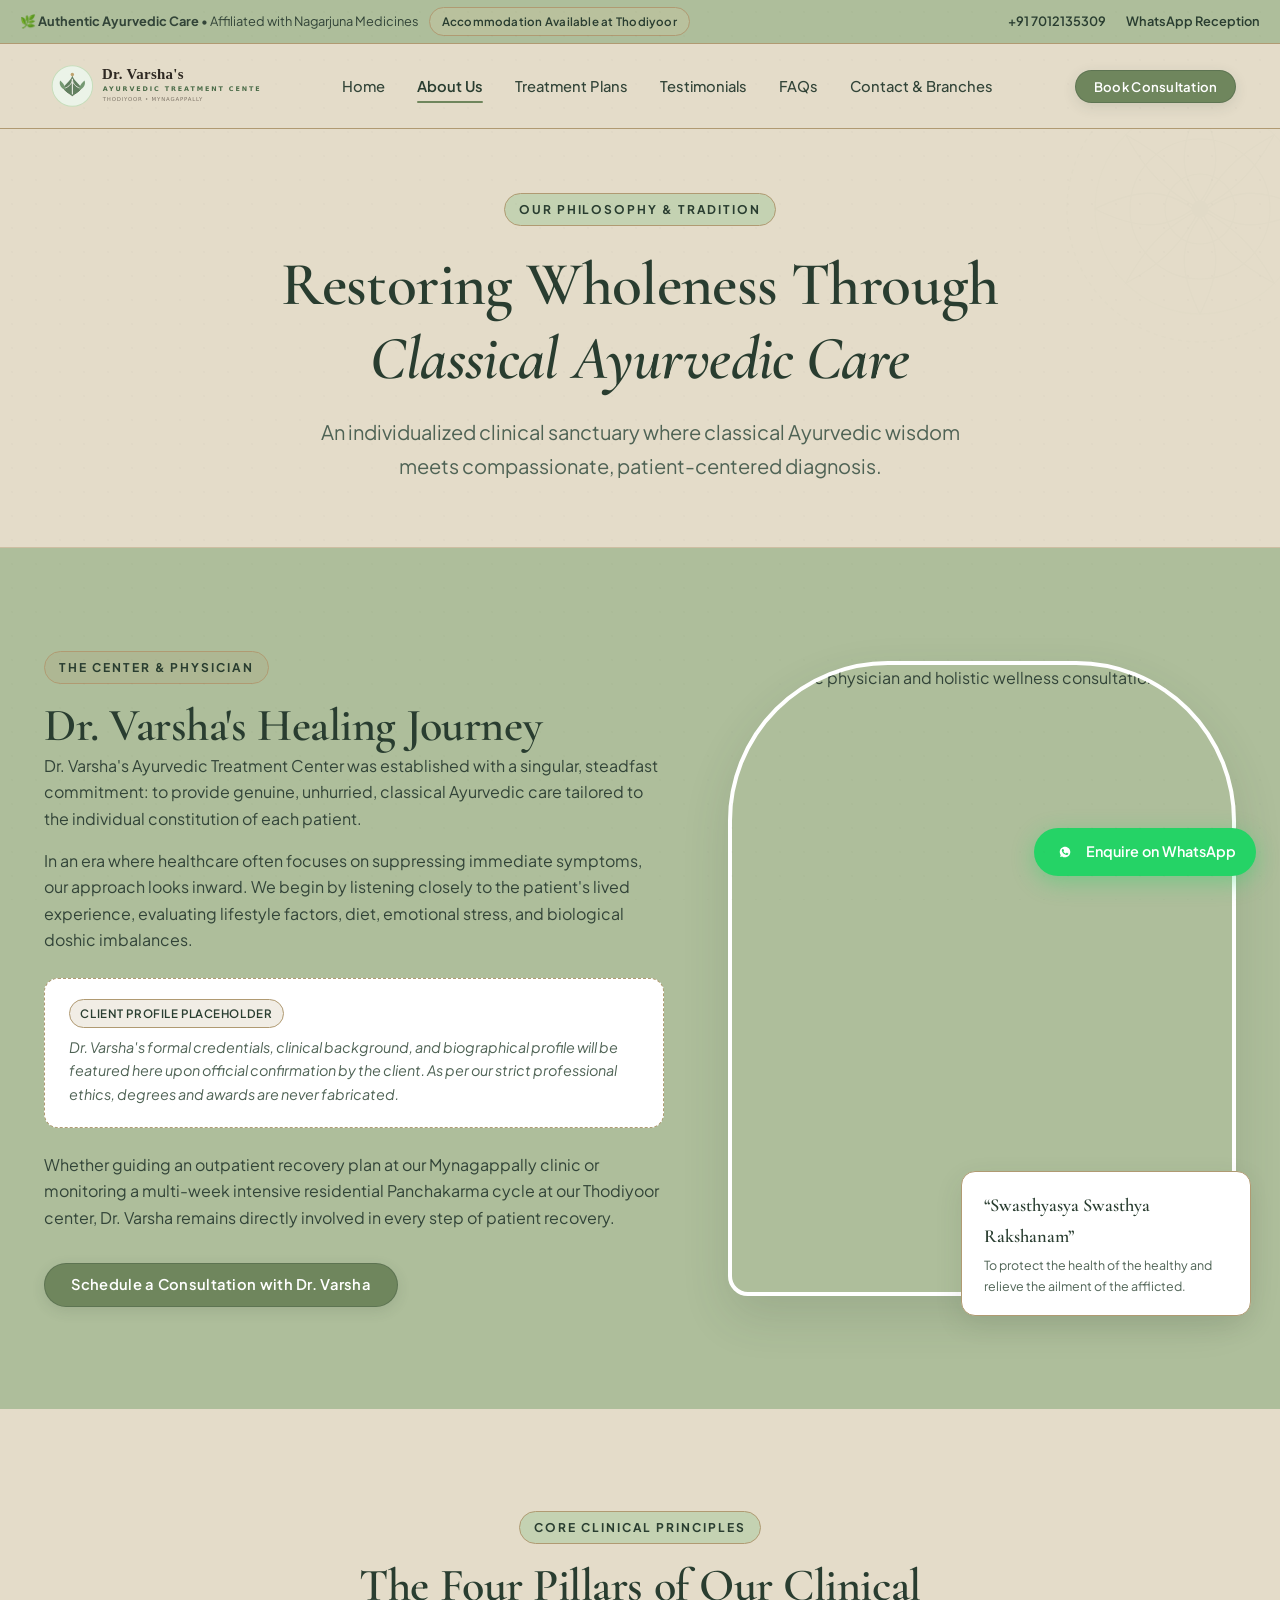
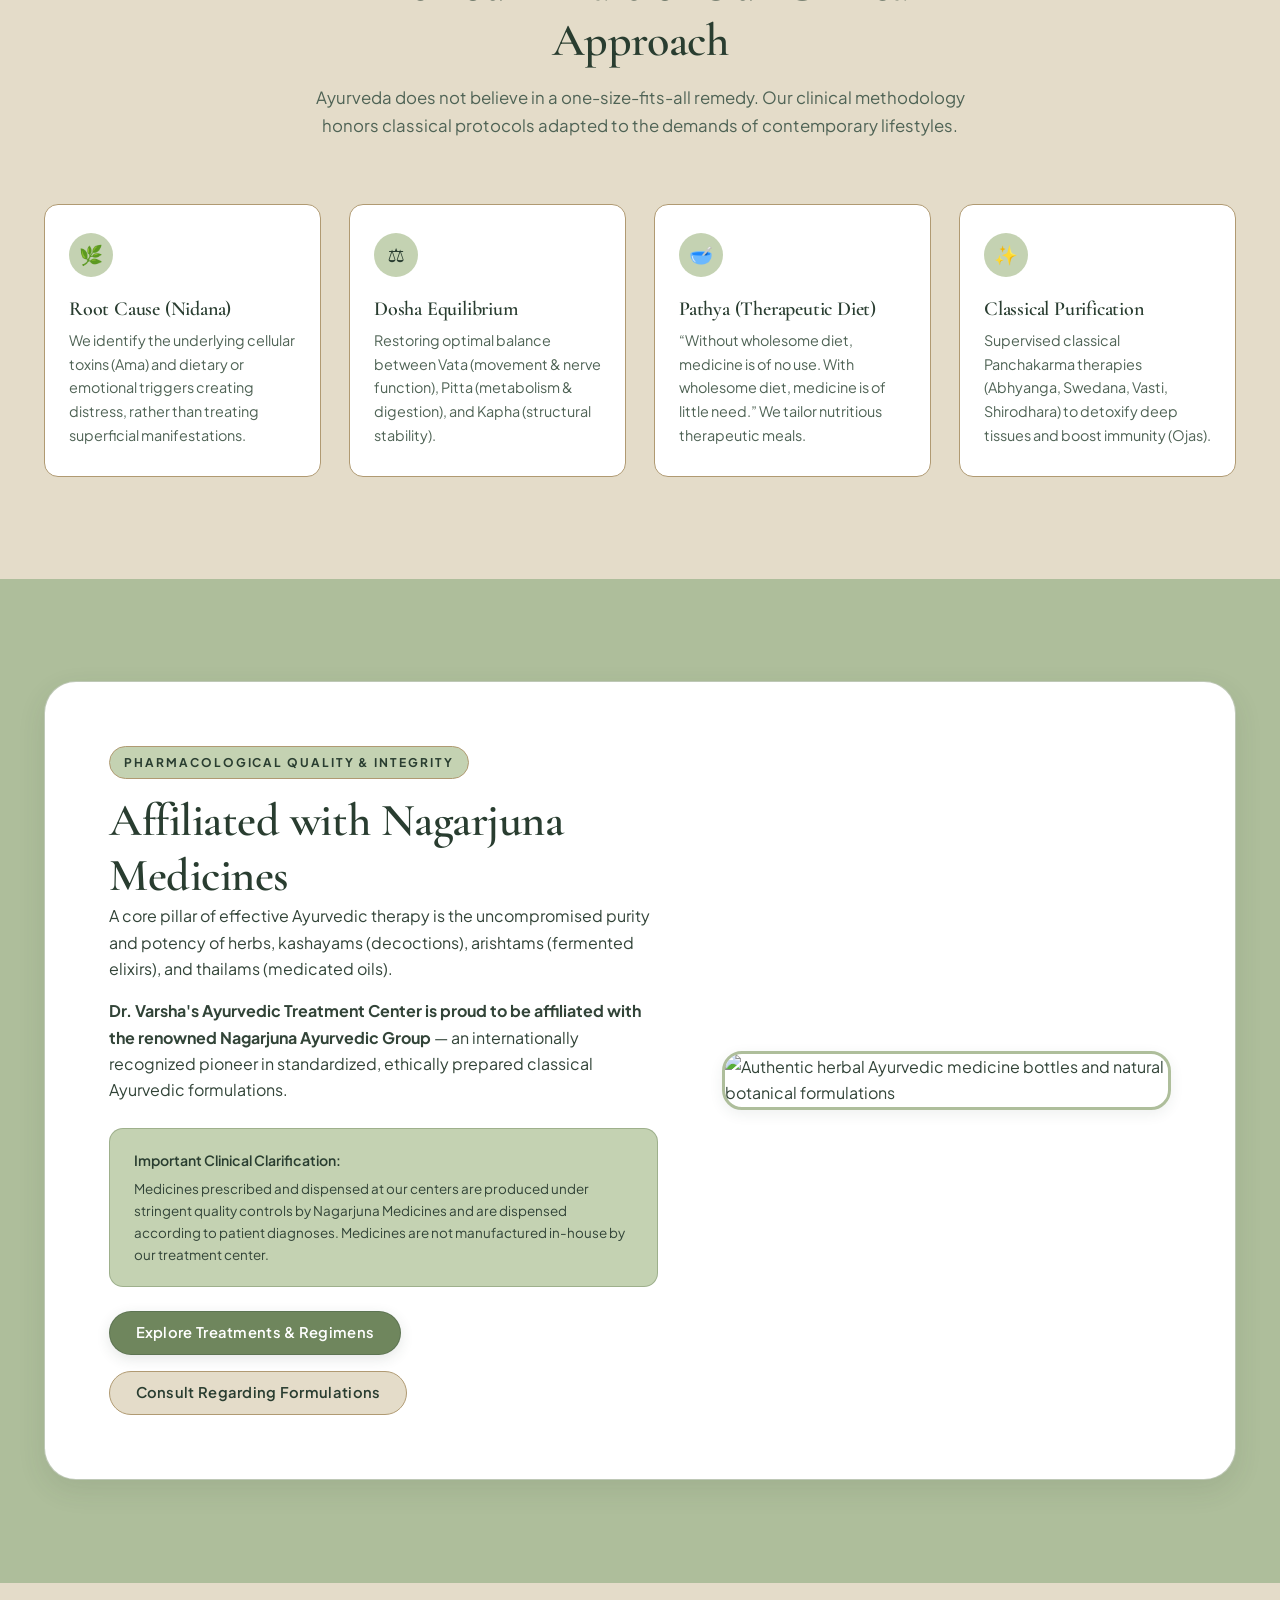
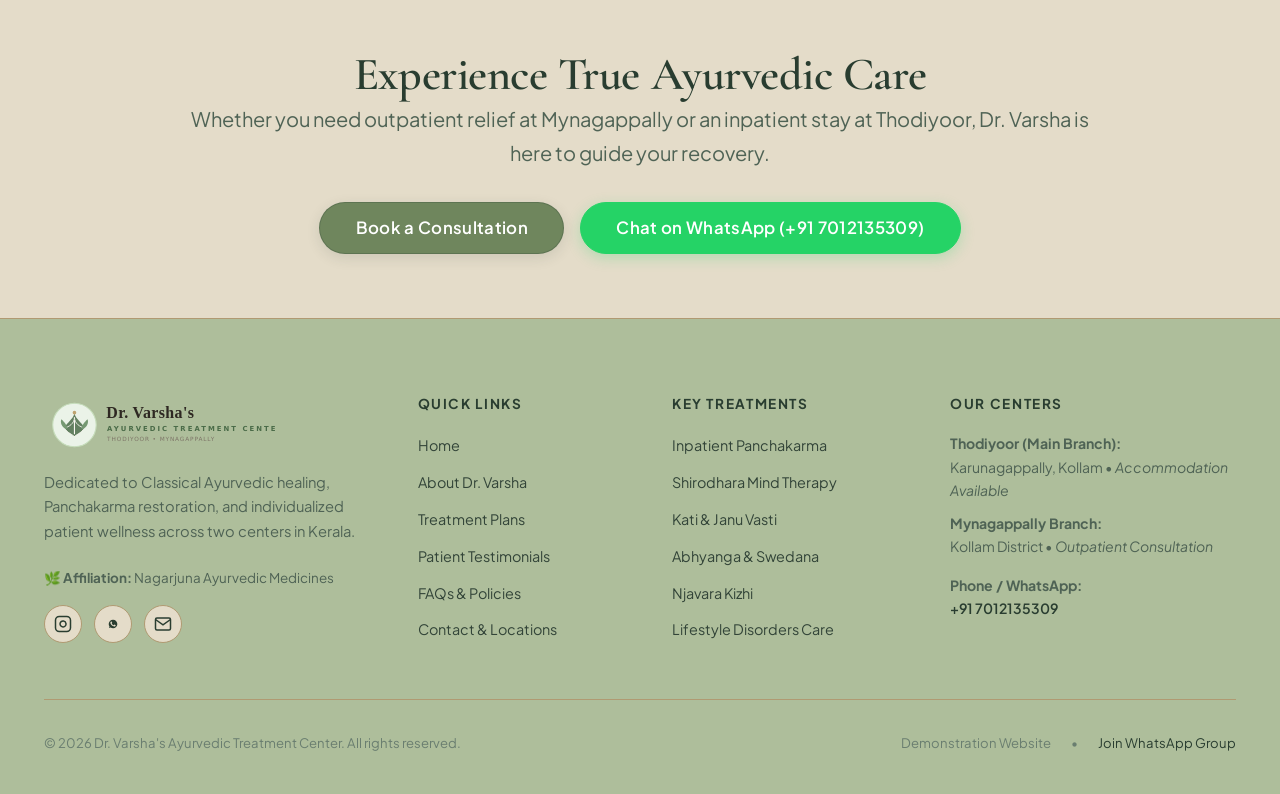
==== commit d89c04f3: "theme change" ====
--- a/about.html
+++ b/about.html
@@ -99,8 +99,11 @@
     <!-- ==========================================================================
          About Hero Header
          ========================================================================== -->
-    <section class="section-sm bg-warm-beige" style="border-bottom: 1px solid var(--border-subtle);">
-      <div class="container text-center">
+    <section class="section-sm bg-warm-beige" style="border-bottom: 1px solid var(--border-subtle); position: relative; overflow: hidden;">
+      <div style="position: absolute; right: -60px; top: -60px; opacity: 0.12; pointer-events: none; width: 280px; height: 280px;">
+        <img src="assets/icons/mandala-watermark.svg" alt="" width="280" height="280" aria-hidden="true">
+      </div>
+      <div class="container text-center" style="position: relative; z-index: 1;">
         <span class="eyebrow">Our Philosophy & Tradition</span>
         <h1 style="max-width: 820px; margin: 0.5rem auto 1.25rem auto;">
           Restoring Wholeness Through <br>
@@ -117,7 +120,7 @@
          ========================================================================== -->
     <section class="section bg-ivory">
       <div class="container">
-        <div style="display: grid; grid-template-columns: 1.1fr 0.9fr; gap: clamp(2rem, 5vw, 4.5rem); align-items: center;">
+        <div class="editorial-grid">
           
           <div class="reveal-on-scroll">
             <span class="eyebrow eyebrow-gold">The Center & Physician</span>
@@ -151,12 +154,12 @@
           <div class="reveal-on-scroll">
             <div style="position: relative;">
               <div style="border-radius: 160px 160px var(--radius-lg) var(--radius-lg); overflow: hidden; box-shadow: var(--shadow-lg); border: 4px solid var(--bg-pure); aspect-ratio: 4/5;">
-                <img src="https://images.unsplash.com/photo-1544367567-0f2fcb009e0b?auto=format&fit=crop&w=1000&q=80" 
+                <img src="https://images.unsplash.com/photo-1544161515-4ab6ce6db874?auto=format&fit=crop&w=1000&q=80" 
                      alt="Ayurvedic physician and holistic wellness consultation" 
                      loading="lazy" />
               </div>
               
-              <div style="position: absolute; bottom: -20px; right: -15px; background: rgba(250, 248, 242, 0.96); border: 1px solid var(--border-sage); padding: 1.25rem 1.5rem; border-radius: var(--radius-md); box-shadow: var(--shadow-md); max-width: 250px;">
+              <div class="quote-floating-badge">
                 <p style="font-family: var(--font-serif); font-size: 1.15rem; color: var(--brand-primary); font-weight: 600; margin-bottom: 0.25rem;">
                   “Swasthyasya Swasthya Rakshanam”
                 </p>
@@ -236,7 +239,7 @@
     <section class="section bg-ivory">
       <div class="container">
         <div style="background: var(--bg-pure); border: 1px solid var(--border-sage); border-radius: var(--radius-xl); padding: clamp(2rem, 5vw, 4rem); box-shadow: var(--shadow-md);">
-          <div style="display: grid; grid-template-columns: 1.1fr 0.9fr; gap: 3rem; align-items: center;">
+          <div class="editorial-grid" style="align-items: center;">
             
             <div class="reveal-on-scroll">
               <span class="eyebrow">Pharmacological Quality & Integrity</span>
@@ -269,8 +272,8 @@
 
             <div class="reveal-on-scroll">
               <div style="border-radius: var(--radius-lg); overflow: hidden; box-shadow: var(--shadow-sm); border: 3px solid var(--bg-ivory);">
-                <img src="https://images.unsplash.com/photo-1471864190281-a93a3070b6de?auto=format&fit=crop&w=800&q=80" 
-                     alt="Authentic herbal Ayurvedic medicine bottles and natural formulations" 
+                <img src="https://images.unsplash.com/photo-1514733670139-4d87a1941d55?auto=format&fit=crop&w=800&q=80" 
+                     alt="Authentic herbal Ayurvedic medicine bottles and natural botanical formulations" 
                      loading="lazy" />
               </div>
             </div>
--- a/css/styles.css
+++ b/css/styles.css
@@ -7,44 +7,59 @@
 
 :root {
   /* ==========================================================================
-     Color Palette (Beige & Light Sage System - Logo Compatible)
+     Richer Earthy Botanical Palette (Warm Beige, Olive Sage, Moss & Forest Green, Antique Gold)
      ========================================================================== */
-  /* Backgrounds */
-  --bg-warm-beige: #F5F0E6;      /* Primary soft canvas */
-  --bg-ivory: #FAF8F2;           /* Soft card & section highlight */
-  --bg-pure: #FFFFFF;            /* Pure white contrast for cards */
-  --bg-sage-light: #EBF3E8;      /* Delicate herbal tint */
-  --bg-sage: #DCE9D5;            /* Calming light sage */
-  --bg-botanical-soft: #C6DDBB;  /* Soft botanical green */
-  --bg-taupe-light: #ECE5DA;     /* Warmer contrast section */
-
-  /* Brand Accents & Greens (Refined & balanced, avoiding dark-green heavy) */
-  --brand-primary: #3E5F3D;       /* Refined botanical green - accessible */
-  --brand-primary-hover: #324D31;
-  --brand-sage: #5A7C59;         /* Mid sage green */
-  --brand-light-sage: #DCE9D5;
-  --brand-botanical: #C6DDBB;
-  --brand-gold: #9E7E45;         /* Ayurvedic brass/gold highlight */
-  --brand-gold-soft: #F4EBD9;
-
-  /* Typography Colors */
-  --text-main: #3E3830;          /* Warm charcoal-brown for high readability */
-  --text-body: #514A40;          /* Warm charcoal-brown body text */
-  --text-muted: #726A5E;         /* Secondary descriptive text */
-  --text-light: #948A7D;         /* Muted caption text */
-  --text-on-accent: #FAF8F2;     /* Crisp ivory on dark/green buttons */
-
-  /* Borders & Dividers */
-  --border-subtle: rgba(81, 74, 64, 0.12);
-  --border-medium: rgba(81, 74, 64, 0.2);
-  --border-sage: #C6DDBB;
-  --border-sage-subtle: rgba(74, 107, 72, 0.2);
-
-  /* Shadows & Elevation */
-  --shadow-sm: 0 2px 8px rgba(81, 74, 64, 0.05);
-  --shadow-md: 0 8px 24px rgba(81, 74, 64, 0.07);
-  --shadow-lg: 0 16px 40px rgba(81, 74, 64, 0.1);
-  --shadow-float: 0 20px 50px rgba(81, 74, 64, 0.14);
+  /* Main Background: Warm Beige (#E4DCC9) */
+  --bg-main: #E4DCC9;            /* Main background: warm beige */
+  --bg-warm-ivory: #E4DCC9;      /* Primary tranquil canvas alias */
+  --bg-warm-beige: #E4DCC9;      /* Warm beige primary sections */
+
+  /* Secondary Section Backgrounds & Surfaces: Olive Sage (#AEBE9B) */
+  --bg-secondary: #AEBE9B;       /* Secondary section background: olive sage */
+  --bg-sage: #AEBE9B;            /* Olive sage */
+  --bg-ivory: #AEBE9B;           /* Secondary alternating section: olive sage */
+  --bg-sage-light: #C4D2B2;      /* Delicate lighter olive sage tint */
+  --bg-pure: #FFFFFF;            /* Pure white contrast for inner card bodies */
+  --bg-sand-light: #ECE5D5;      /* Subtle muted sand tint */
+  --bg-dark-feature: #293D30;    /* Forest green for prominent dark feature sections */
+
+  /* Buttons & Highlights: Moss Green (#6F865D) */
+  --brand-botanical: #6F865D;       /* Moss green - primary buttons & highlights */
+  --brand-botanical-hover: #5B704A; /* Richer, deeper moss green on hover */
+  --brand-botanical-dark: #4D603E;  /* Deep moss green */
+  --brand-botanical-light: #8DA27B; /* Softer moss green */
+  --brand-accent: #6F865D;          /* Moss green accent */
+  --brand-accent-hover: #5B704A;
+  --brand-sage: #4E6542;            /* Deep botanical green */
+  --brand-light-sage: #6F865D;      /* Moss green leaf tone */
+  --brand-sand: #B09A72;            /* Antique gold for decorative details */
+  --brand-gold: #B09A72;            /* Antique gold */
+  --brand-gold-soft: rgba(176, 154, 114, 0.18);
+
+  /* Headings & Text: Forest Green (#293D30) */
+  --brand-primary: #293D30;         /* Forest green primary tone */
+  --brand-primary-hover: #1E2D24;   /* Deeper forest green on hover */
+  --text-main: #293D30;            /* Forest green headings & primary text */
+  --text-body: #324438;            /* Deep forest green for comfortable reading */
+  --text-muted: #4F6355;           /* Muted forest green for secondary text */
+  --text-light: #6A7E70;           /* Soft caption & metadata text */
+  --text-on-accent: #FFFFFF;       /* Pure white on moss green (#6F865D) buttons */
+  --text-on-dark: #FAF8F2;         /* Warm ivory on dark forest features */
+
+  /* Borders & Small Decorative Details: Antique Gold (#B09A72) */
+  --border-gold: #B09A72;          /* Antique gold */
+  --border-sand: #B09A72;          /* Antique gold alias */
+  --border-subtle: rgba(176, 154, 114, 0.45); /* Subtle antique gold border */
+  --border-medium: #B09A72;                   /* Antique gold border */
+  --border-sage: rgba(111, 134, 93, 0.45);   /* Soft sage/moss border */
+  --border-sage-subtle: rgba(111, 134, 93, 0.25);
+
+  /* Shadows (Tuned to forest green for soft, organic depth) */
+  --shadow-xs: 0 2px 6px rgba(41, 61, 48, 0.05);
+  --shadow-sm: 0 4px 14px rgba(41, 61, 48, 0.08);
+  --shadow-md: 0 10px 28px rgba(41, 61, 48, 0.11);
+  --shadow-lg: 0 20px 48px rgba(41, 61, 48, 0.14);
+  --shadow-float: 0 24px 60px rgba(41, 61, 48, 0.18);
 
   /* Radius */
   --radius-sm: 8px;
@@ -188,12 +203,12 @@
   font-weight: 700;
   letter-spacing: 0.16em;
   text-transform: uppercase;
-  color: var(--brand-primary);
+  color: var(--text-main);
   margin-bottom: 0.85rem;
   background: var(--bg-sage-light);
   padding: 0.35rem 0.9rem;
   border-radius: var(--radius-pill);
-  border: 1px solid var(--border-sage);
+  border: 1px solid var(--border-sand);
 }
 
 .eyebrow-icon {
@@ -204,8 +219,8 @@
 
 .eyebrow-gold {
   background: var(--brand-gold-soft);
-  color: var(--brand-gold);
-  border-color: rgba(158, 126, 69, 0.3);
+  color: var(--text-main);
+  border-color: var(--border-sand);
 }
 
 /* ==========================================================================
@@ -270,19 +285,23 @@
 
 /* Section Background Variations */
 .bg-warm-beige {
-  background-color: var(--bg-warm-beige);
+  background-color: var(--bg-warm-ivory);
 }
 
 .bg-ivory {
-  background-color: var(--bg-ivory);
+  background-color: var(--bg-secondary);
+}
+
+.bg-sage {
+  background-color: var(--bg-secondary);
 }
 
 .bg-sage-tint {
   background-color: var(--bg-sage-light);
 }
 
-.bg-taupe-tint {
-  background-color: var(--bg-taupe-light);
+.bg-sand-tint {
+  background-color: var(--bg-sand-light);
 }
 
 /* ==========================================================================
@@ -314,20 +333,21 @@
 .relative { position: relative; }
 .overflow-hidden { overflow: hidden; }
 
-/* Demo & Placeholder Badges */
-.badge-placeholder {
+/* Badges */
+.badge-placeholder,
+.badge-gold {
   display: inline-flex;
   align-items: center;
   gap: 0.35rem;
-  font-size: 0.7rem;
+  font-size: 0.72rem;
   font-weight: 600;
   text-transform: uppercase;
   letter-spacing: 0.05em;
-  padding: 0.2rem 0.55rem;
+  padding: 0.25rem 0.65rem;
   border-radius: var(--radius-pill);
-  background: rgba(158, 126, 69, 0.12);
-  color: var(--brand-gold);
-  border: 1px dashed rgba(158, 126, 69, 0.4);
+  background: var(--brand-gold-soft);
+  color: var(--text-main);
+  border: 1px solid var(--border-sand);
 }
 
 .badge-branch-thodiyoor {
@@ -338,9 +358,9 @@
   font-weight: 600;
   padding: 0.25rem 0.65rem;
   border-radius: var(--radius-pill);
-  background: var(--bg-sage-light);
-  color: var(--brand-primary);
-  border: 1px solid var(--border-sage);
+  background: var(--bg-secondary);
+  color: var(--text-main);
+  border: 1px solid var(--border-sand);
 }
 
 .badge-branch-mynagappally {
@@ -351,9 +371,9 @@
   font-weight: 600;
   padding: 0.25rem 0.65rem;
   border-radius: var(--radius-pill);
-  background: #EAE6DF;
-  color: var(--text-body);
-  border: 1px solid rgba(81, 74, 64, 0.15);
+  background: var(--bg-sand-light);
+  color: var(--text-main);
+  border: 1px solid var(--border-sand);
 }
 
 .badge-accommodation {
@@ -361,12 +381,36 @@
   align-items: center;
   gap: 0.35rem;
   font-size: 0.72rem;
-  font-weight: 700;
-  padding: 0.25rem 0.7rem;
+  font-weight: 600;
+  letter-spacing: 0.02em;
+  padding: 0.25rem 0.75rem;
   border-radius: var(--radius-pill);
-  background: #F3EBDD;
-  color: #8C6A30;
-  border: 1px solid #D6C2A2;
+  background: rgba(216, 199, 165, 0.25);
+  color: var(--text-main);
+  border: 1px solid var(--border-sand);
+}
+
+/* Responsive Editorial Split Layouts */
+.editorial-grid {
+  display: grid;
+  grid-template-columns: 1.1fr 0.9fr;
+  gap: clamp(2rem, 5vw, 4.5rem);
+  align-items: center;
+}
+
+.editorial-grid-equal {
+  display: grid;
+  grid-template-columns: 1fr 1fr;
+  gap: clamp(2rem, 5vw, 3.5rem);
+  align-items: center;
+}
+
+@media (max-width: 900px) {
+  .editorial-grid,
+  .editorial-grid-equal {
+    grid-template-columns: 1fr !important;
+    gap: 2.25rem !important;
+  }
 }
 
 /* Accessible Screen Reader Only */
--- a/css/components.css
+++ b/css/components.css
@@ -7,11 +7,11 @@
    Top Announcement Bar
    ========================================================================== */
 .top-notice-bar {
-  background-color: #EFE7DA;
-  color: var(--text-muted);
+  background-color: var(--bg-secondary);
+  color: var(--text-body);
   font-size: 0.8rem;
   padding: 0.45rem 1rem;
-  border-bottom: 1px solid var(--border-subtle);
+  border-bottom: 1px solid var(--border-medium);
   position: relative;
   z-index: 101;
 }
@@ -42,13 +42,13 @@
   display: inline-flex;
   align-items: center;
   gap: 0.35rem;
-  color: var(--brand-primary);
+  color: var(--text-main);
   font-weight: 600;
   transition: var(--transition-fast);
 }
 
 .top-notice-link:hover {
-  color: var(--brand-primary-hover);
+  color: var(--brand-botanical-dark);
   text-decoration: underline;
 }
 
@@ -59,16 +59,16 @@
   position: sticky;
   top: 0;
   z-index: 100;
-  background-color: rgba(250, 248, 242, 0.94);
+  background-color: rgba(228, 220, 201, 0.94);
   backdrop-filter: blur(14px);
   -webkit-backdrop-filter: blur(14px);
-  border-bottom: 1px solid var(--border-subtle);
+  border-bottom: 1px solid var(--border-medium);
   transition: padding 0.3s ease, box-shadow 0.3s ease;
 }
 
 .site-header.is-scrolled {
   box-shadow: var(--shadow-sm);
-  background-color: rgba(250, 248, 242, 0.98);
+  background-color: rgba(228, 220, 201, 0.98);
 }
 
 .nav-container {
@@ -117,13 +117,13 @@
   left: 0;
   width: 0%;
   height: 2px;
-  background-color: var(--brand-primary);
+  background-color: var(--brand-botanical);
   border-radius: 2px;
   transition: width 0.3s ease;
 }
 
 .nav-link:hover {
-  color: var(--brand-primary);
+  color: var(--text-main);
 }
 
 .nav-link:hover::after,
@@ -132,7 +132,7 @@
 }
 
 .nav-link.is-active {
-  color: var(--brand-primary);
+  color: var(--text-main);
   font-weight: 600;
 }
 
@@ -228,33 +228,33 @@
   flex-shrink: 0;
 }
 
-/* Primary Button (Refined Botanical Green) */
+/* Primary Button (Moss Green #6F865D with Light Text) */
 .btn-primary {
-  background-color: var(--brand-primary);
+  background-color: var(--brand-botanical);
   color: var(--text-on-accent);
+  border-color: rgba(41, 61, 48, 0.25);
+  box-shadow: 0 4px 14px rgba(41, 61, 48, 0.12);
+}
+
+.btn-primary:hover {
+  background-color: var(--brand-botanical-hover);
   border-color: var(--brand-primary);
-  box-shadow: 0 4px 14px rgba(62, 95, 61, 0.22);
-}
-
-.btn-primary:hover {
-  background-color: var(--brand-primary-hover);
-  border-color: var(--brand-primary-hover);
   transform: translateY(-2px);
-  box-shadow: 0 6px 18px rgba(62, 95, 61, 0.3);
+  box-shadow: 0 6px 18px rgba(41, 61, 48, 0.22);
   color: #FFFFFF;
 }
 
-/* Secondary Button (Soft Sage / Warm Ivory) */
+/* Secondary Button (Warm Beige with Antique Gold Border #B09A72) */
 .btn-secondary {
-  background-color: var(--bg-ivory);
-  color: var(--brand-primary);
-  border: 1px solid var(--border-sage);
+  background-color: var(--bg-warm-beige);
+  color: var(--text-main);
+  border: 1.5px solid var(--border-medium);
 }
 
 .btn-secondary:hover {
-  background-color: var(--bg-sage-light);
-  border-color: var(--brand-sage);
-  color: var(--brand-primary-hover);
+  background-color: var(--bg-secondary);
+  border-color: var(--brand-botanical);
+  color: var(--text-main);
   transform: translateY(-2px);
 }
 
@@ -331,7 +331,7 @@
 
 .hero-title .highlight-text {
   font-style: italic;
-  color: var(--brand-primary);
+  color: var(--brand-sage);
   display: inline-block;
 }
 
@@ -357,7 +357,7 @@
   gap: 1.75rem;
   flex-wrap: wrap;
   padding-top: 1.5rem;
-  border-top: 1px solid var(--border-subtle);
+  border-top: 1px solid var(--border-medium);
 }
 
 .trust-item {
@@ -374,7 +374,7 @@
   height: 22px;
   border-radius: var(--radius-pill);
   background: var(--bg-sage-light);
-  color: var(--brand-primary);
+  color: var(--text-main);
   display: flex;
   align-items: center;
   justify-content: center;
@@ -390,7 +390,7 @@
   border-radius: 180px 180px var(--radius-lg) var(--radius-lg);
   overflow: hidden;
   box-shadow: var(--shadow-lg);
-  border: 4px solid var(--bg-ivory);
+  border: 4px solid var(--border-sand);
   background: var(--bg-sage-light);
   aspect-ratio: 4 / 5;
 }
@@ -411,9 +411,9 @@
   position: absolute;
   bottom: 24px;
   left: -20px;
-  background: rgba(250, 248, 242, 0.95);
+  background: rgba(228, 220, 201, 0.95);
   backdrop-filter: blur(10px);
-  border: 1px solid var(--border-sage);
+  border: 1px solid var(--border-medium);
   border-radius: var(--radius-md);
   padding: 1rem 1.25rem;
   box-shadow: var(--shadow-md);
@@ -428,8 +428,8 @@
   width: 40px;
   height: 40px;
   border-radius: 50%;
-  background: var(--bg-sage-light);
-  color: var(--brand-primary);
+  background: var(--bg-secondary);
+  color: var(--text-main);
   display: flex;
   align-items: center;
   justify-content: center;
@@ -492,7 +492,7 @@
 
 .care-step-card {
   background: var(--bg-pure);
-  border: 1px solid var(--border-subtle);
+  border: 1px solid var(--border-medium);
   border-radius: var(--radius-md);
   padding: 1.75rem 1.5rem;
   position: relative;
@@ -501,7 +501,7 @@
 
 .care-step-card:hover {
   transform: translateY(-4px);
-  border-color: var(--brand-sage);
+  border-color: var(--brand-botanical);
   box-shadow: var(--shadow-md);
 }
 
@@ -509,7 +509,7 @@
   font-family: var(--font-serif);
   font-size: 1.75rem;
   font-weight: 700;
-  color: var(--brand-primary);
+  color: var(--brand-botanical);
   margin-bottom: 0.75rem;
   line-height: 1;
 }
@@ -527,8 +527,8 @@
 }
 
 .care-action-box {
-  background: var(--bg-sage-light);
-  border: 1px solid var(--border-sage);
+  background: var(--bg-secondary);
+  border: 1px solid var(--border-medium);
   border-radius: var(--radius-lg);
   padding: 2rem;
   display: flex;
@@ -560,7 +560,7 @@
 
 .treatment-card {
   background: var(--bg-pure);
-  border: 1px solid var(--border-subtle);
+  border: 1px solid var(--border-medium);
   border-radius: var(--radius-md);
   overflow: hidden;
   display: flex;
@@ -573,7 +573,7 @@
 .treatment-card:hover {
   transform: translateY(-5px);
   box-shadow: var(--shadow-lg);
-  border-color: var(--border-sage);
+  border-color: var(--brand-botanical);
 }
 
 .treatment-card-media {
@@ -648,7 +648,7 @@
   list-style: none;
   margin-bottom: 1.5rem;
   padding-top: 0.85rem;
-  border-top: 1px dashed var(--border-subtle);
+  border-top: 1px dashed var(--border-sand);
 }
 
 .treatment-benefit-item {
@@ -663,7 +663,7 @@
 .treatment-benefit-item svg {
   width: 14px;
   height: 14px;
-  color: var(--brand-primary);
+  color: var(--brand-botanical);
   margin-top: 3px;
   flex-shrink: 0;
 }
@@ -701,8 +701,8 @@
    Accommodation Spotlight Banner (Thodiyoor Only)
    ========================================================================== */
 .accommodation-banner {
-  background: var(--bg-ivory);
-  border: 1px solid #DFD5C6;
+  background: var(--bg-warm-ivory);
+  border: 1px solid var(--border-medium);
   border-radius: var(--radius-lg);
   padding: clamp(2rem, 4vw, 3.5rem);
   box-shadow: var(--shadow-sm);
@@ -733,7 +733,7 @@
   overflow: hidden;
   aspect-ratio: 4 / 3;
   box-shadow: var(--shadow-md);
-  border: 3px solid #FAF8F2;
+  border: 3px solid var(--border-sand);
 }
 
 .accommodation-media img {
@@ -753,7 +753,7 @@
 
 .branch-card {
   background: var(--bg-pure);
-  border: 1px solid var(--border-subtle);
+  border: 1px solid var(--border-medium);
   border-radius: var(--radius-lg);
   padding: 2.25rem 2rem;
   position: relative;
@@ -764,13 +764,13 @@
 
 .branch-card:hover {
   transform: translateY(-4px);
-  border-color: var(--border-sage);
+  border-color: var(--brand-botanical);
   box-shadow: var(--shadow-md);
 }
 
 .branch-card.is-main {
-  background: linear-gradient(180deg, #FFFFFF 0%, #F8FAF6 100%);
-  border-color: var(--border-sage);
+  background: var(--bg-pure);
+  border-color: var(--border-medium);
 }
 
 .branch-header {
@@ -805,7 +805,7 @@
 .branch-info-item svg {
   width: 18px;
   height: 18px;
-  color: var(--brand-primary);
+  color: var(--brand-botanical);
   flex-shrink: 0;
   margin-top: 2px;
 }
@@ -828,25 +828,39 @@
 
 .testimonial-card {
   background: var(--bg-pure);
-  border: 1px solid var(--border-subtle);
+  border: 1px solid var(--border-medium);
   border-radius: var(--radius-md);
   padding: 2.25rem 2rem;
   display: flex;
   flex-direction: column;
   position: relative;
   transition: var(--transition-smooth);
+  box-shadow: var(--shadow-xs);
+}
+
+.testimonial-card::before {
+  content: "“";
+  font-family: var(--font-serif);
+  font-size: 3.5rem;
+  line-height: 1;
+  color: var(--border-sand);
+  opacity: 0.45;
+  position: absolute;
+  top: 1rem;
+  right: 1.5rem;
+  pointer-events: none;
 }
 
 .testimonial-card:hover {
   transform: translateY(-4px);
   box-shadow: var(--shadow-md);
-  border-color: var(--border-sage);
+  border-color: var(--brand-botanical);
 }
 
 .testimonial-stars {
   display: flex;
   gap: 0.25rem;
-  color: #D4A346;
+  color: var(--brand-gold);
   margin-bottom: 1.25rem;
 }
 
@@ -894,15 +908,17 @@
 
 .faq-item {
   background: var(--bg-pure);
-  border: 1px solid var(--border-subtle);
+  border: 1px solid var(--border-medium);
   border-radius: var(--radius-md);
   overflow: hidden;
   transition: var(--transition-fast);
+  box-shadow: var(--shadow-xs);
 }
 
 .faq-item[open] {
-  border-color: var(--border-sage);
+  border-color: var(--brand-botanical);
   box-shadow: var(--shadow-sm);
+  background: linear-gradient(180deg, #FFFFFF 0%, var(--bg-sage-light) 100%);
 }
 
 .faq-summary {
@@ -928,8 +944,8 @@
   width: 22px;
   height: 22px;
   border-radius: 50%;
-  background: var(--bg-sage-light);
-  color: var(--brand-primary);
+  background: var(--bg-secondary);
+  color: var(--text-main);
   display: flex;
   align-items: center;
   justify-content: center;
@@ -939,7 +955,7 @@
 
 .faq-item[open] .faq-icon {
   transform: rotate(45deg);
-  background: var(--brand-primary);
+  background: var(--brand-botanical);
   color: #FFFFFF;
 }
 
@@ -956,7 +972,7 @@
 .modal-backdrop {
   position: fixed;
   inset: 0;
-  background-color: rgba(62, 56, 48, 0.65);
+  background-color: rgba(41, 61, 48, 0.72);
   backdrop-filter: blur(8px);
   -webkit-backdrop-filter: blur(8px);
   z-index: 999;
@@ -975,8 +991,8 @@
 }
 
 .modal-dialog {
-  background: var(--bg-ivory);
-  border: 1px solid var(--border-sage);
+  background: var(--bg-warm-beige);
+  border: 1px solid var(--border-medium);
   border-radius: var(--radius-xl);
   max-width: 580px;
   width: 100%;
@@ -994,9 +1010,9 @@
 
 .modal-header {
   padding: 1.5rem 1.75rem 1rem 1.75rem;
-  border-bottom: 1px solid var(--border-subtle);
-  position: relative;
-  background: linear-gradient(180deg, var(--bg-sage-light) 0%, var(--bg-ivory) 100%);
+  border-bottom: 1px solid var(--border-medium);
+  position: relative;
+  background: linear-gradient(180deg, var(--bg-secondary) 0%, var(--bg-warm-beige) 100%);
 }
 
 .modal-close-btn {
@@ -1007,8 +1023,8 @@
   height: 36px;
   border-radius: 50%;
   background: var(--bg-pure);
-  border: 1px solid var(--border-subtle);
-  color: var(--text-muted);
+  border: 1px solid var(--border-medium);
+  color: var(--text-main);
   display: flex;
   align-items: center;
   justify-content: center;
@@ -1017,9 +1033,9 @@
 }
 
 .modal-close-btn:hover {
-  background: var(--brand-primary);
+  background: var(--brand-botanical);
   color: #FFFFFF;
-  border-color: var(--brand-primary);
+  border-color: var(--brand-botanical);
 }
 
 .modal-body {
@@ -1051,8 +1067,8 @@
 
 .form-input:focus, .form-select:focus, .form-textarea:focus {
   outline: none;
-  border-color: var(--brand-primary);
-  box-shadow: 0 0 0 3px rgba(62, 95, 61, 0.15);
+  border-color: var(--text-main);
+  box-shadow: 0 0 0 3px rgba(168, 190, 154, 0.35);
 }
 
 .form-helper {
@@ -1123,7 +1139,7 @@
    Footer
    ========================================================================== */
 .site-footer {
-  background-color: #EDE6DC;
+  background-color: var(--bg-secondary);
   border-top: 1px solid var(--border-medium);
   padding-top: clamp(4rem, 6vw, 5.5rem);
   padding-bottom: 2.5rem;
@@ -1164,12 +1180,13 @@
 
 .footer-link {
   font-size: 0.9rem;
-  color: var(--text-muted);
+  color: var(--text-body);
   transition: var(--transition-fast);
 }
 
 .footer-link:hover {
-  color: var(--brand-primary);
+  color: var(--text-main);
+  font-weight: 600;
   padding-left: 4px;
 }
 
@@ -1184,8 +1201,8 @@
   width: 38px;
   height: 38px;
   border-radius: 50%;
-  background: var(--bg-ivory);
-  border: 1px solid var(--border-subtle);
+  background: var(--bg-warm-beige);
+  border: 1px solid var(--border-medium);
   color: var(--text-main);
   display: flex;
   align-items: center;
@@ -1194,14 +1211,14 @@
 }
 
 .social-icon-btn:hover {
-  background: var(--brand-primary);
+  background: var(--brand-botanical);
   color: #FFFFFF;
-  border-color: var(--brand-primary);
+  border-color: var(--brand-botanical);
   transform: translateY(-2px);
 }
 
 .footer-bottom {
-  border-top: 1px solid var(--border-subtle);
+  border-top: 1px solid var(--border-medium);
   padding-top: 2rem;
   display: flex;
   align-items: center;
@@ -1210,6 +1227,116 @@
   gap: 1rem;
   font-size: 0.82rem;
   color: var(--text-light);
+}
+
+/* ==========================================================================
+   Final Call To Action (Homepage Pre-Footer Banner)
+   ========================================================================== */
+.final-cta-section {
+  padding-top: clamp(3.5rem, 6vw, 5.5rem);
+  padding-bottom: clamp(3.5rem, 6vw, 5.5rem);
+  background-color: var(--bg-warm-beige);
+  position: relative;
+}
+
+.final-cta-container {
+  background: linear-gradient(145deg, #BDCDB0 0%, var(--bg-secondary) 100%);
+  border: 1px solid var(--border-medium);
+  border-radius: var(--radius-xl);
+  padding: clamp(3rem, 5.5vw, 4.75rem) clamp(1.5rem, 4vw, 3.5rem);
+  text-align: center;
+  box-shadow: 0 16px 40px rgba(41, 61, 48, 0.1), 0 2px 6px rgba(41, 61, 48, 0.04);
+  position: relative;
+  overflow: hidden;
+}
+
+.final-cta-container::before {
+  content: "";
+  position: absolute;
+  top: -40%;
+  left: 50%;
+  transform: translateX(-50%);
+  width: 520px;
+  height: 320px;
+  background: radial-gradient(circle, rgba(255, 255, 255, 0.5) 0%, rgba(255, 255, 255, 0) 70%);
+  pointer-events: none;
+}
+
+.final-cta-content {
+  position: relative;
+  z-index: 2;
+  max-width: 760px;
+  margin-left: auto;
+  margin-right: auto;
+}
+
+.final-cta-eyebrow {
+  margin-bottom: 1.25rem;
+  background: var(--bg-warm-beige);
+  color: var(--text-main);
+  border: 1px solid var(--border-medium);
+  letter-spacing: 0.16em;
+}
+
+.final-cta-title {
+  font-family: var(--font-serif);
+  font-size: clamp(2.2rem, 4.5vw, 3.35rem);
+  font-weight: 600;
+  color: var(--text-main);
+  line-height: 1.15;
+  margin-bottom: 1.25rem;
+  letter-spacing: -0.01em;
+}
+
+.final-cta-lead {
+  font-family: var(--font-sans);
+  font-size: clamp(1.02rem, 1.6vw, 1.15rem);
+  color: var(--text-body);
+  line-height: 1.68;
+  max-width: 620px;
+  margin-left: auto;
+  margin-right: auto;
+  margin-bottom: 2.35rem;
+}
+
+.final-cta-buttons {
+  display: inline-flex;
+  align-items: center;
+  justify-content: center;
+  gap: 1.25rem;
+  flex-wrap: wrap;
+}
+
+.final-cta-buttons .btn {
+  box-shadow: 0 4px 14px rgba(41, 61, 48, 0.08);
+  transition: transform var(--transition-fast), box-shadow var(--transition-fast), background-color var(--transition-fast), border-color var(--transition-fast), color var(--transition-fast);
+}
+
+.final-cta-buttons .btn:hover {
+  transform: translateY(-2px);
+  box-shadow: 0 8px 20px rgba(41, 61, 48, 0.16);
+}
+
+.final-cta-buttons .btn:active {
+  transform: translateY(1px);
+  box-shadow: 0 2px 6px rgba(41, 61, 48, 0.08);
+}
+
+.final-cta-call-btn {
+  background-color: var(--bg-warm-beige);
+  color: var(--text-main);
+  border: 1.5px solid var(--border-medium);
+  font-weight: 600;
+}
+
+.final-cta-call-btn:hover {
+  background-color: var(--brand-botanical);
+  color: #FFFFFF;
+  border-color: var(--brand-botanical);
+}
+
+.final-cta-call-btn svg {
+  stroke: currentColor;
 }
 
 /* ==========================================================================
@@ -1315,3 +1442,110 @@
     text-align: center;
   }
 }
+
+@media (max-width: 640px) {
+  .final-cta-container {
+    padding: 2.75rem 1.25rem;
+    border-radius: var(--radius-lg);
+  }
+  .final-cta-buttons {
+    display: flex;
+    flex-direction: column;
+    width: 100%;
+    gap: 0.85rem;
+  }
+  .final-cta-buttons .btn {
+    width: 100%;
+    justify-content: center;
+  }
+}
+
+@media (prefers-reduced-motion: reduce) {
+  .final-cta-buttons .btn {
+    transition: none !important;
+    transform: none !important;
+  }
+}
+
+/* ==========================================================================
+   Editorial Extensions: Map Frames, Quote Badges & Category Nav
+   ========================================================================== */
+.quote-floating-badge {
+  position: absolute;
+  bottom: -20px;
+  right: -15px;
+  background: var(--bg-pure);
+  border: 1px solid var(--border-medium);
+  border-radius: var(--radius-md);
+  padding: 1.15rem 1.4rem;
+  box-shadow: var(--shadow-md);
+  max-width: 290px;
+  z-index: 3;
+}
+
+.map-frame-box {
+  position: relative;
+  width: 100%;
+  height: 100%;
+  min-height: 300px;
+  border-radius: var(--radius-md);
+  overflow: hidden;
+  border: 1px solid var(--border-medium);
+  box-shadow: var(--shadow-sm);
+  background: var(--bg-pure);
+}
+
+.map-frame-box iframe {
+  width: 100%;
+  height: 100%;
+  min-height: 300px;
+  border: 0;
+  display: block;
+}
+
+.faq-nav-pills {
+  display: flex;
+  flex-wrap: wrap;
+  justify-content: center;
+  gap: 0.65rem;
+  margin-bottom: 2.5rem;
+}
+
+.faq-nav-pill {
+  display: inline-flex;
+  align-items: center;
+  gap: 0.4rem;
+  padding: 0.55rem 1.15rem;
+  border-radius: 999px;
+  background: var(--bg-pure);
+  border: 1px solid var(--border-medium);
+  color: var(--text-body);
+  font-size: 0.86rem;
+  font-weight: 500;
+  text-decoration: none;
+  transition: var(--transition-fast);
+}
+
+.faq-nav-pill:hover,
+.faq-nav-pill.active {
+  background: var(--brand-botanical);
+  color: #FFFFFF;
+  font-weight: 600;
+  border-color: var(--brand-botanical);
+  box-shadow: var(--shadow-sm);
+}
+
+@media (max-width: 640px) {
+  .quote-floating-badge {
+    position: static;
+    margin-top: 1.25rem;
+    max-width: 100%;
+  }
+  .map-frame-box {
+    min-height: 240px;
+  }
+  .map-frame-box iframe {
+    min-height: 240px;
+  }
+}
+
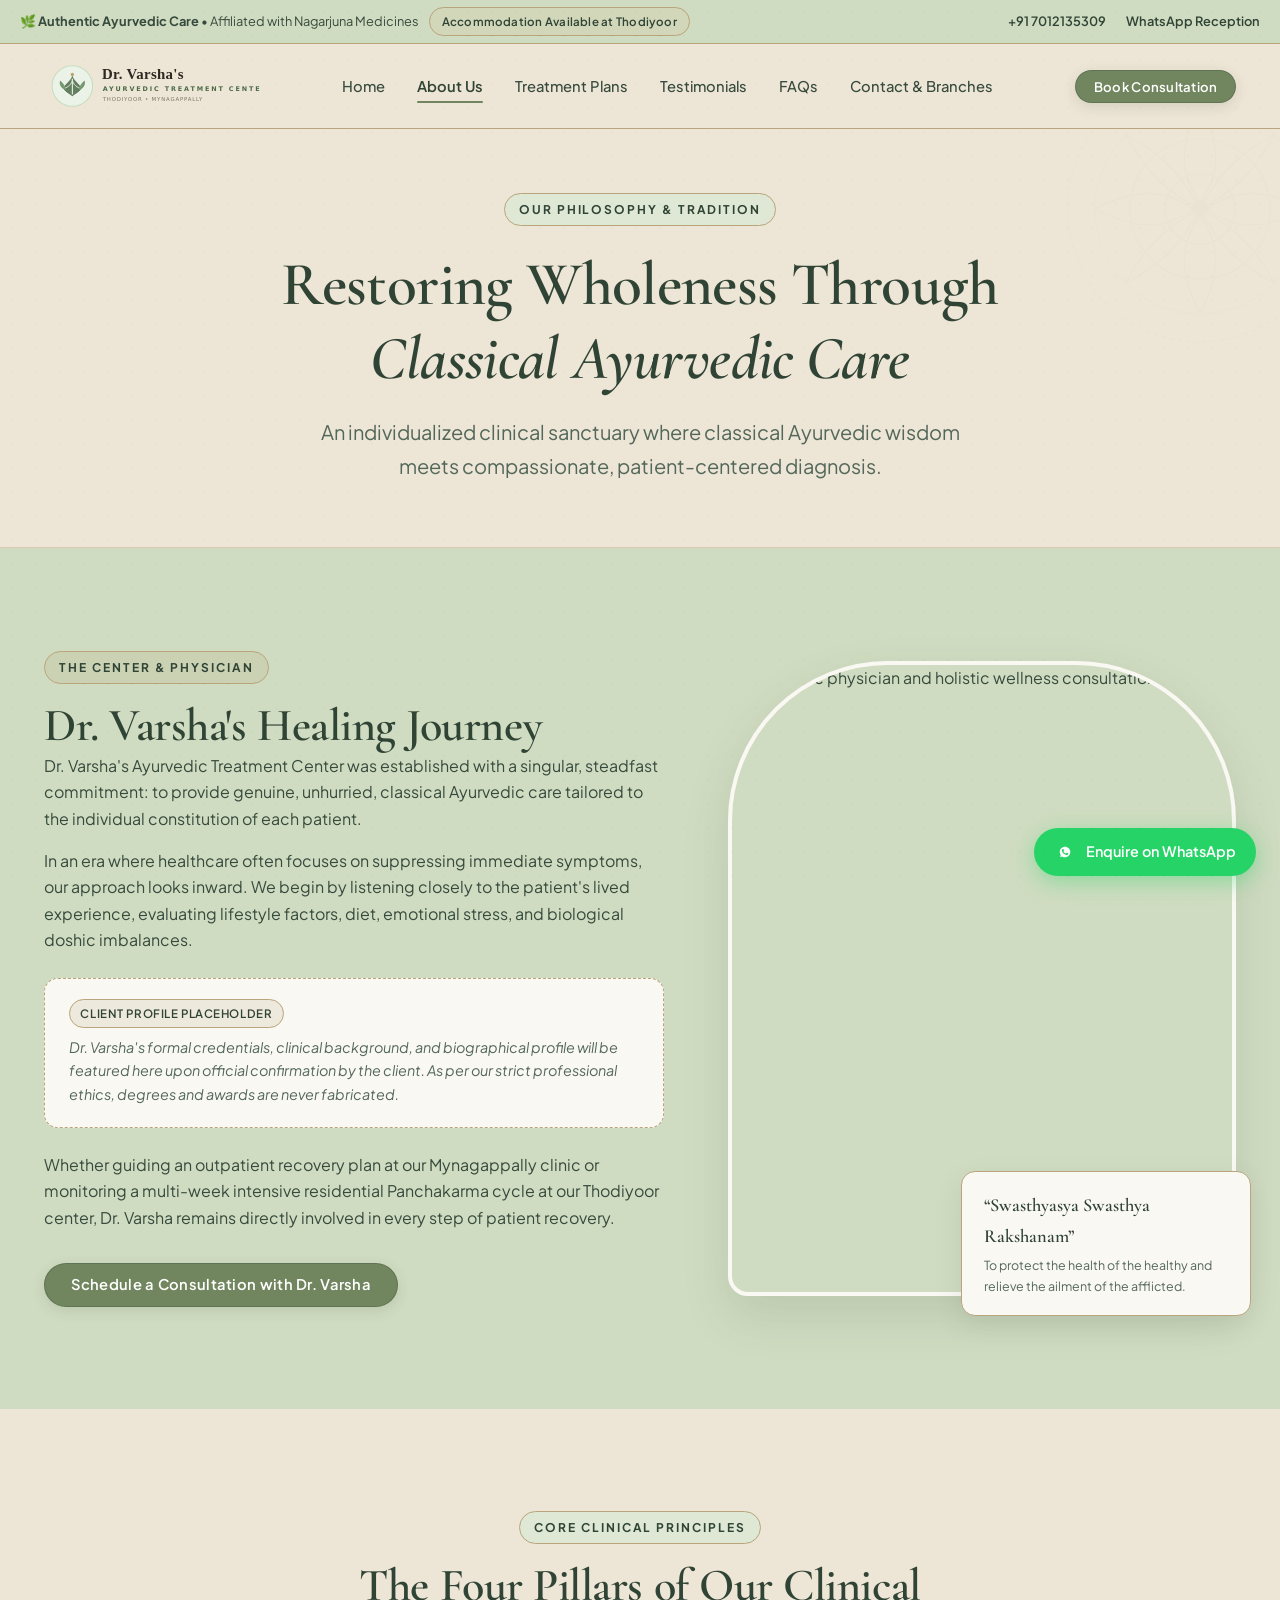
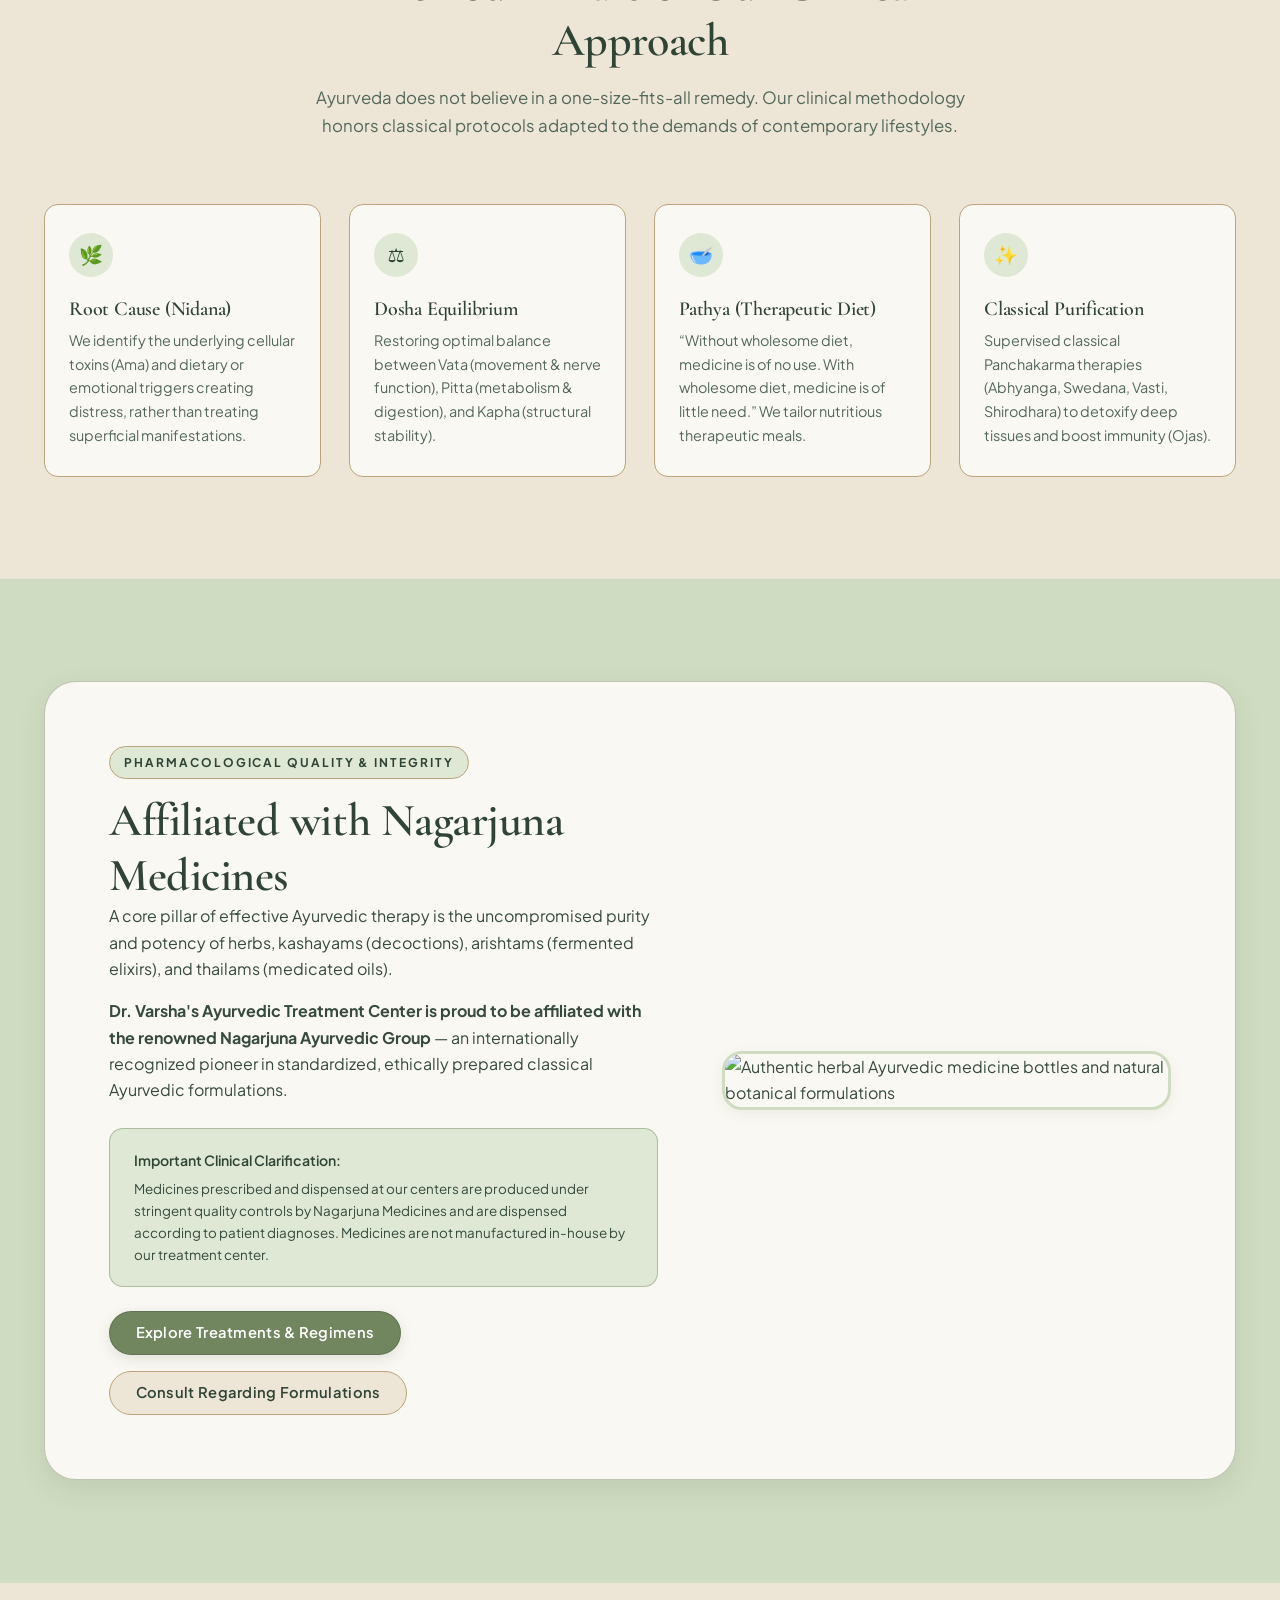
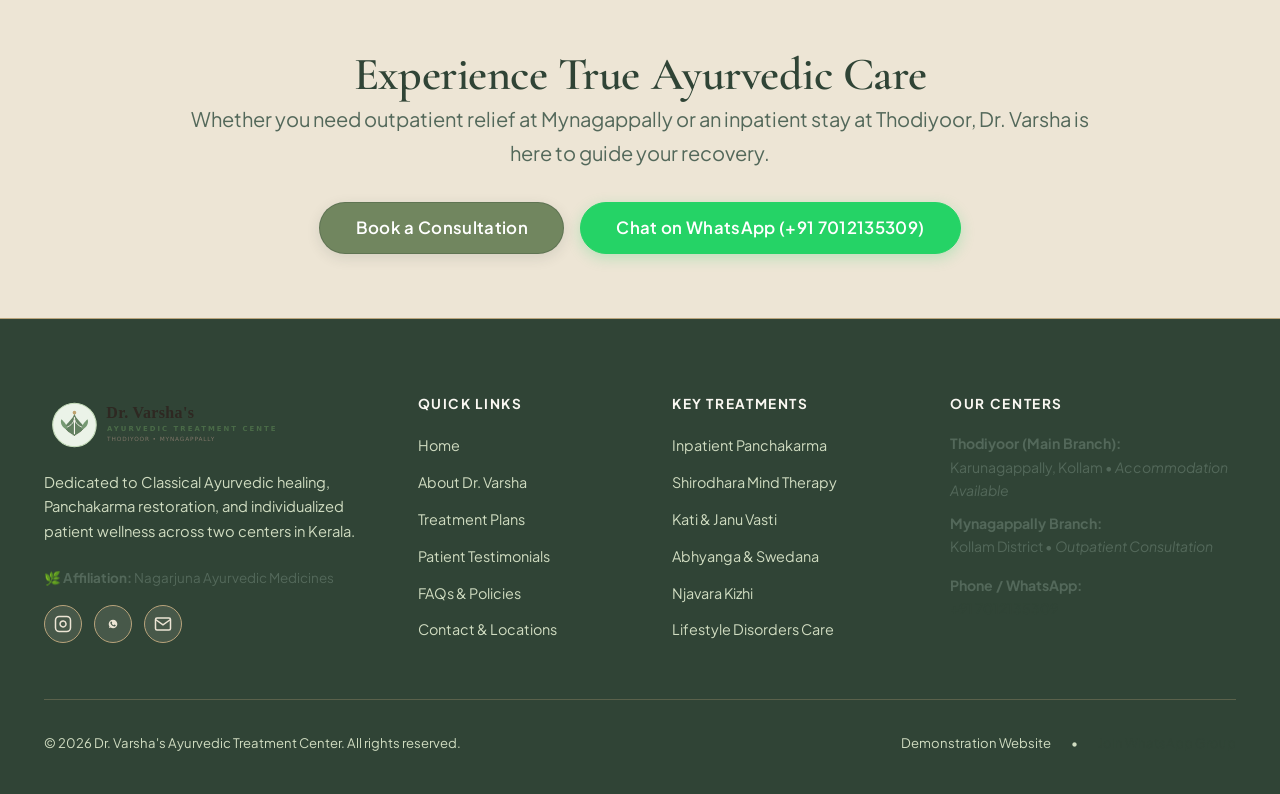
==== commit 4355043f: "theme 2" ====
--- a/about.html
+++ b/about.html
@@ -313,8 +313,8 @@
       <div class="modal-header">
         <button type="button" class="modal-close-btn" onclick="closeBookingModal()" aria-label="Close booking modal">✕</button>
         <span class="eyebrow" style="margin-bottom:0.4rem;">Start Your Ayurvedic Care</span>
-        <h3 id="modalTitle" style="font-size:1.65rem; color:var(--text-main);">Book an Ayurvedic Consultation</h3>
-        <p style="font-size:0.88rem; color:var(--text-muted); margin-bottom:0;">
+        <h3 id="modalTitle" style="font-size:1.65rem;">Book an Ayurvedic Consultation</h3>
+        <p style="font-size:0.88rem; margin-bottom:0;">
           Fill out the details below. Our care team will connect with you via WhatsApp to confirm the appointment.
         </p>
       </div>
--- a/css/styles.css
+++ b/css/styles.css
@@ -7,59 +7,63 @@
 
 :root {
   /* ==========================================================================
-     Richer Earthy Botanical Palette (Warm Beige, Olive Sage, Moss & Forest Green, Antique Gold)
+     Unified Ayurvedic Palette (Combining Concepts 1, 2 & 3 Strengths)
      ========================================================================== */
-  /* Main Background: Warm Beige (#E4DCC9) */
-  --bg-main: #E4DCC9;            /* Main background: warm beige */
-  --bg-warm-ivory: #E4DCC9;      /* Primary tranquil canvas alias */
-  --bg-warm-beige: #E4DCC9;      /* Warm beige primary sections */
-
-  /* Secondary Section Backgrounds & Surfaces: Olive Sage (#AEBE9B) */
-  --bg-secondary: #AEBE9B;       /* Secondary section background: olive sage */
-  --bg-sage: #AEBE9B;            /* Olive sage */
-  --bg-ivory: #AEBE9B;           /* Secondary alternating section: olive sage */
-  --bg-sage-light: #C4D2B2;      /* Delicate lighter olive sage tint */
-  --bg-pure: #FFFFFF;            /* Pure white contrast for inner card bodies */
-  --bg-sand-light: #ECE5D5;      /* Subtle muted sand tint */
-  --bg-dark-feature: #293D30;    /* Forest green for prominent dark feature sections */
-
-  /* Buttons & Highlights: Moss Green (#6F865D) */
-  --brand-botanical: #6F865D;       /* Moss green - primary buttons & highlights */
-  --brand-botanical-hover: #5B704A; /* Richer, deeper moss green on hover */
-  --brand-botanical-dark: #4D603E;  /* Deep moss green */
-  --brand-botanical-light: #8DA27B; /* Softer moss green */
-  --brand-accent: #6F865D;          /* Moss green accent */
-  --brand-accent-hover: #5B704A;
-  --brand-sage: #4E6542;            /* Deep botanical green */
-  --brand-light-sage: #6F865D;      /* Moss green leaf tone */
-  --brand-sand: #B09A72;            /* Antique gold for decorative details */
-  --brand-gold: #B09A72;            /* Antique gold */
-  --brand-gold-soft: rgba(176, 154, 114, 0.18);
-
-  /* Headings & Text: Forest Green (#293D30) */
-  --brand-primary: #293D30;         /* Forest green primary tone */
-  --brand-primary-hover: #1E2D24;   /* Deeper forest green on hover */
-  --text-main: #293D30;            /* Forest green headings & primary text */
-  --text-body: #324438;            /* Deep forest green for comfortable reading */
-  --text-muted: #4F6355;           /* Muted forest green for secondary text */
-  --text-light: #6A7E70;           /* Soft caption & metadata text */
-  --text-on-accent: #FFFFFF;       /* Pure white on moss green (#6F865D) buttons */
-  --text-on-dark: #FAF8F2;         /* Warm ivory on dark forest features */
-
-  /* Borders & Small Decorative Details: Antique Gold (#B09A72) */
-  --border-gold: #B09A72;          /* Antique gold */
-  --border-sand: #B09A72;          /* Antique gold alias */
-  --border-subtle: rgba(176, 154, 114, 0.45); /* Subtle antique gold border */
-  --border-medium: #B09A72;                   /* Antique gold border */
-  --border-sage: rgba(111, 134, 93, 0.45);   /* Soft sage/moss border */
-  --border-sage-subtle: rgba(111, 134, 93, 0.25);
-
-  /* Shadows (Tuned to forest green for soft, organic depth) */
-  --shadow-xs: 0 2px 6px rgba(41, 61, 48, 0.05);
-  --shadow-sm: 0 4px 14px rgba(41, 61, 48, 0.08);
-  --shadow-md: 0 10px 28px rgba(41, 61, 48, 0.11);
-  --shadow-lg: 0 20px 48px rgba(41, 61, 48, 0.14);
-  --shadow-float: 0 24px 60px rgba(41, 61, 48, 0.18);
+  /* Main Background: Warm Limestone (#EDE5D5) */
+  --bg-main: #EDE5D5;            /* Main background: warm limestone */
+  --bg-warm-ivory: #EDE5D5;      /* Base light canvas alias */
+  --bg-warm-beige: #EDE5D5;      /* Warm limestone primary sections */
+
+  /* Secondary Surfaces & Cards: Herbal Sage (#D0DCC1) */
+  --bg-secondary: #D0DCC1;       /* Secondary section background: herbal sage */
+  --bg-sage: #D0DCC1;            /* Herbal sage */
+  --bg-ivory: #D0DCC1;           /* Secondary alternating section: herbal sage */
+  --bg-card: #D0DCC1;            /* Sage green card surface */
+  --bg-sage-light: #DEE8D4;      /* Delicate lighter herbal sage tint */
+  --bg-pure: #FAF8F2;            /* Clean light contrast surface */
+  --bg-sand-light: #F4EFE6;      /* Subtle muted limestone tint */
+  --bg-dark-feature: #304436;    /* Deep forest green for footer & booking CTA */
+
+  /* Buttons & Highlights: Moss Olive (#71865F) */
+  --brand-botanical: #71865F;       /* Moss olive - primary buttons & interactive highlights */
+  --brand-botanical-hover: #5D704E; /* Deeper moss olive on hover */
+  --brand-botanical-dark: #4A5B3D;  /* Deep moss olive */
+  --brand-botanical-light: #8E9F7F; /* Softer moss olive */
+  --brand-accent: #71865F;          /* Moss olive accent */
+  --brand-accent-hover: #5D704E;
+  --brand-sage: #4A6B48;            /* Botanical logo green */
+  --brand-light-sage: #759972;      /* Logo leaf green */
+  --brand-brass: #B9A47B;           /* Antique brass for subtle decorative details */
+  --brand-gold: #B9A47B;            /* Antique brass alias */
+  --brand-sand: #B9A47B;
+  --brand-gold-soft: rgba(185, 164, 123, 0.18);
+
+  /* Headings & Text: Deep Forest Green (#304436) */
+  --brand-primary: #304436;         /* Deep forest green primary tone */
+  --brand-primary-hover: #223328;   /* Deeper forest green on hover */
+  --text-main: #304436;            /* Deep forest green headings & primary text */
+  --text-body: #364A3D;            /* Deep forest green for comfortable reading */
+  --text-muted: #53685A;           /* Muted forest green for secondary text */
+  --text-light: #6E8275;           /* Soft caption & metadata text */
+  --text-on-accent: #FFFFFF;       /* Pure white on moss olive (#71865F) buttons */
+  --text-on-dark: #EDE5D5;         /* Warm limestone on deep forest green features */
+  --text-on-dark-muted: #D0DCC1;   /* Herbal sage on deep forest green features */
+
+  /* Borders & Small Decorative Details: Antique Brass (#B9A47B) */
+  --border-brass: #B9A47B;         /* Antique brass */
+  --border-gold: #B9A47B;
+  --border-sand: #B9A47B;
+  --border-subtle: rgba(185, 164, 123, 0.4); /* Subtle antique brass border */
+  --border-medium: #B9A47B;                  /* Antique brass border */
+  --border-sage: rgba(113, 134, 95, 0.45);   /* Soft sage border */
+  --border-sage-subtle: rgba(113, 134, 95, 0.25);
+
+  /* Shadows (Tuned to deep forest green for organic depth) */
+  --shadow-xs: 0 2px 6px rgba(48, 68, 54, 0.05);
+  --shadow-sm: 0 4px 14px rgba(48, 68, 54, 0.07);
+  --shadow-md: 0 10px 28px rgba(48, 68, 54, 0.1);
+  --shadow-lg: 0 20px 48px rgba(48, 68, 54, 0.13);
+  --shadow-float: 0 24px 60px rgba(48, 68, 54, 0.18);
 
   /* Radius */
   --radius-sm: 8px;
--- a/css/components.css
+++ b/css/components.css
@@ -59,7 +59,7 @@
   position: sticky;
   top: 0;
   z-index: 100;
-  background-color: rgba(228, 220, 201, 0.94);
+  background-color: rgba(237, 229, 213, 0.94);
   backdrop-filter: blur(14px);
   -webkit-backdrop-filter: blur(14px);
   border-bottom: 1px solid var(--border-medium);
@@ -68,7 +68,7 @@
 
 .site-header.is-scrolled {
   box-shadow: var(--shadow-sm);
-  background-color: rgba(228, 220, 201, 0.98);
+  background-color: rgba(237, 229, 213, 0.98);
 }
 
 .nav-container {
@@ -411,7 +411,7 @@
   position: absolute;
   bottom: 24px;
   left: -20px;
-  background: rgba(228, 220, 201, 0.95);
+  background: rgba(237, 229, 213, 0.95);
   backdrop-filter: blur(10px);
   border: 1px solid var(--border-medium);
   border-radius: var(--radius-md);
@@ -559,7 +559,7 @@
 }
 
 .treatment-card {
-  background: var(--bg-pure);
+  background: var(--bg-card);
   border: 1px solid var(--border-medium);
   border-radius: var(--radius-md);
   overflow: hidden;
@@ -972,7 +972,7 @@
 .modal-backdrop {
   position: fixed;
   inset: 0;
-  background-color: rgba(41, 61, 48, 0.72);
+  background-color: rgba(48, 68, 54, 0.78);
   backdrop-filter: blur(8px);
   -webkit-backdrop-filter: blur(8px);
   z-index: 999;
@@ -1009,10 +1009,26 @@
 }
 
 .modal-header {
-  padding: 1.5rem 1.75rem 1rem 1.75rem;
+  padding: 1.5rem 1.75rem 1.15rem 1.75rem;
   border-bottom: 1px solid var(--border-medium);
   position: relative;
-  background: linear-gradient(180deg, var(--bg-secondary) 0%, var(--bg-warm-beige) 100%);
+  background: linear-gradient(180deg, #24352A 0%, var(--bg-dark-feature) 100%);
+}
+
+.modal-header .section-title,
+.modal-header h3,
+.modal-header #modalTitle {
+  color: #FAF8F2 !important;
+}
+
+.modal-header p {
+  color: var(--text-on-dark-muted) !important;
+}
+
+.modal-header .eyebrow {
+  background: rgba(237, 229, 213, 0.14);
+  color: var(--text-on-dark);
+  border: 1px solid rgba(185, 164, 123, 0.5);
 }
 
 .modal-close-btn {
@@ -1022,9 +1038,9 @@
   width: 36px;
   height: 36px;
   border-radius: 50%;
-  background: var(--bg-pure);
-  border: 1px solid var(--border-medium);
-  color: var(--text-main);
+  background: rgba(237, 229, 213, 0.12);
+  border: 1px solid rgba(185, 164, 123, 0.6);
+  color: var(--text-on-dark);
   display: flex;
   align-items: center;
   justify-content: center;
@@ -1136,10 +1152,10 @@
 }
 
 /* ==========================================================================
-   Footer
+   Footer (Deep Forest Green #304436 with Warm Limestone & Herbal Sage Text)
    ========================================================================== */
 .site-footer {
-  background-color: var(--bg-secondary);
+  background-color: var(--bg-dark-feature);
   border-top: 1px solid var(--border-medium);
   padding-top: clamp(4rem, 6vw, 5.5rem);
   padding-bottom: 2.5rem;
@@ -1154,7 +1170,7 @@
 }
 
 .footer-brand p {
-  color: var(--text-muted);
+  color: var(--text-on-dark-muted);
   font-size: 0.92rem;
   margin-top: 1rem;
   margin-bottom: 1.5rem;
@@ -1167,7 +1183,7 @@
   font-weight: 700;
   letter-spacing: 0.12em;
   text-transform: uppercase;
-  color: var(--text-main);
+  color: #FAF8F2;
   margin-bottom: 1.25rem;
 }
 
@@ -1180,12 +1196,12 @@
 
 .footer-link {
   font-size: 0.9rem;
-  color: var(--text-body);
+  color: var(--text-on-dark-muted);
   transition: var(--transition-fast);
 }
 
 .footer-link:hover {
-  color: var(--text-main);
+  color: #FFFFFF;
   font-weight: 600;
   padding-left: 4px;
 }
@@ -1201,9 +1217,9 @@
   width: 38px;
   height: 38px;
   border-radius: 50%;
-  background: var(--bg-warm-beige);
+  background: rgba(237, 229, 213, 0.12);
   border: 1px solid var(--border-medium);
-  color: var(--text-main);
+  color: var(--text-on-dark);
   display: flex;
   align-items: center;
   justify-content: center;
@@ -1218,7 +1234,7 @@
 }
 
 .footer-bottom {
-  border-top: 1px solid var(--border-medium);
+  border-top: 1px solid rgba(185, 164, 123, 0.3);
   padding-top: 2rem;
   display: flex;
   align-items: center;
@@ -1226,11 +1242,11 @@
   flex-wrap: wrap;
   gap: 1rem;
   font-size: 0.82rem;
-  color: var(--text-light);
-}
-
-/* ==========================================================================
-   Final Call To Action (Homepage Pre-Footer Banner)
+  color: var(--text-on-dark-muted);
+}
+
+/* ==========================================================================
+   Final Call To Action (Booking Section - Deep Forest Green #304436)
    ========================================================================== */
 .final-cta-section {
   padding-top: clamp(3.5rem, 6vw, 5.5rem);
@@ -1240,12 +1256,12 @@
 }
 
 .final-cta-container {
-  background: linear-gradient(145deg, #BDCDB0 0%, var(--bg-secondary) 100%);
+  background: linear-gradient(145deg, #24352A 0%, var(--bg-dark-feature) 100%);
   border: 1px solid var(--border-medium);
   border-radius: var(--radius-xl);
   padding: clamp(3rem, 5.5vw, 4.75rem) clamp(1.5rem, 4vw, 3.5rem);
   text-align: center;
-  box-shadow: 0 16px 40px rgba(41, 61, 48, 0.1), 0 2px 6px rgba(41, 61, 48, 0.04);
+  box-shadow: 0 16px 40px rgba(48, 68, 54, 0.2), 0 2px 6px rgba(48, 68, 54, 0.08);
   position: relative;
   overflow: hidden;
 }
@@ -1258,7 +1274,7 @@
   transform: translateX(-50%);
   width: 520px;
   height: 320px;
-  background: radial-gradient(circle, rgba(255, 255, 255, 0.5) 0%, rgba(255, 255, 255, 0) 70%);
+  background: radial-gradient(circle, rgba(185, 164, 123, 0.15) 0%, rgba(48, 68, 54, 0) 70%);
   pointer-events: none;
 }
 
@@ -1272,9 +1288,9 @@
 
 .final-cta-eyebrow {
   margin-bottom: 1.25rem;
-  background: var(--bg-warm-beige);
-  color: var(--text-main);
-  border: 1px solid var(--border-medium);
+  background: rgba(237, 229, 213, 0.12);
+  color: var(--text-on-dark);
+  border: 1px solid rgba(185, 164, 123, 0.5);
   letter-spacing: 0.16em;
 }
 
@@ -1282,7 +1298,7 @@
   font-family: var(--font-serif);
   font-size: clamp(2.2rem, 4.5vw, 3.35rem);
   font-weight: 600;
-  color: var(--text-main);
+  color: #FAF8F2;
   line-height: 1.15;
   margin-bottom: 1.25rem;
   letter-spacing: -0.01em;
@@ -1291,7 +1307,7 @@
 .final-cta-lead {
   font-family: var(--font-sans);
   font-size: clamp(1.02rem, 1.6vw, 1.15rem);
-  color: var(--text-body);
+  color: var(--text-on-dark-muted);
   line-height: 1.68;
   max-width: 620px;
   margin-left: auto;
@@ -1308,23 +1324,23 @@
 }
 
 .final-cta-buttons .btn {
-  box-shadow: 0 4px 14px rgba(41, 61, 48, 0.08);
+  box-shadow: 0 4px 14px rgba(48, 68, 54, 0.2);
   transition: transform var(--transition-fast), box-shadow var(--transition-fast), background-color var(--transition-fast), border-color var(--transition-fast), color var(--transition-fast);
 }
 
 .final-cta-buttons .btn:hover {
   transform: translateY(-2px);
-  box-shadow: 0 8px 20px rgba(41, 61, 48, 0.16);
+  box-shadow: 0 8px 20px rgba(48, 68, 54, 0.3);
 }
 
 .final-cta-buttons .btn:active {
   transform: translateY(1px);
-  box-shadow: 0 2px 6px rgba(41, 61, 48, 0.08);
+  box-shadow: 0 2px 6px rgba(48, 68, 54, 0.15);
 }
 
 .final-cta-call-btn {
-  background-color: var(--bg-warm-beige);
-  color: var(--text-main);
+  background-color: transparent;
+  color: var(--text-on-dark);
   border: 1.5px solid var(--border-medium);
   font-weight: 600;
 }
